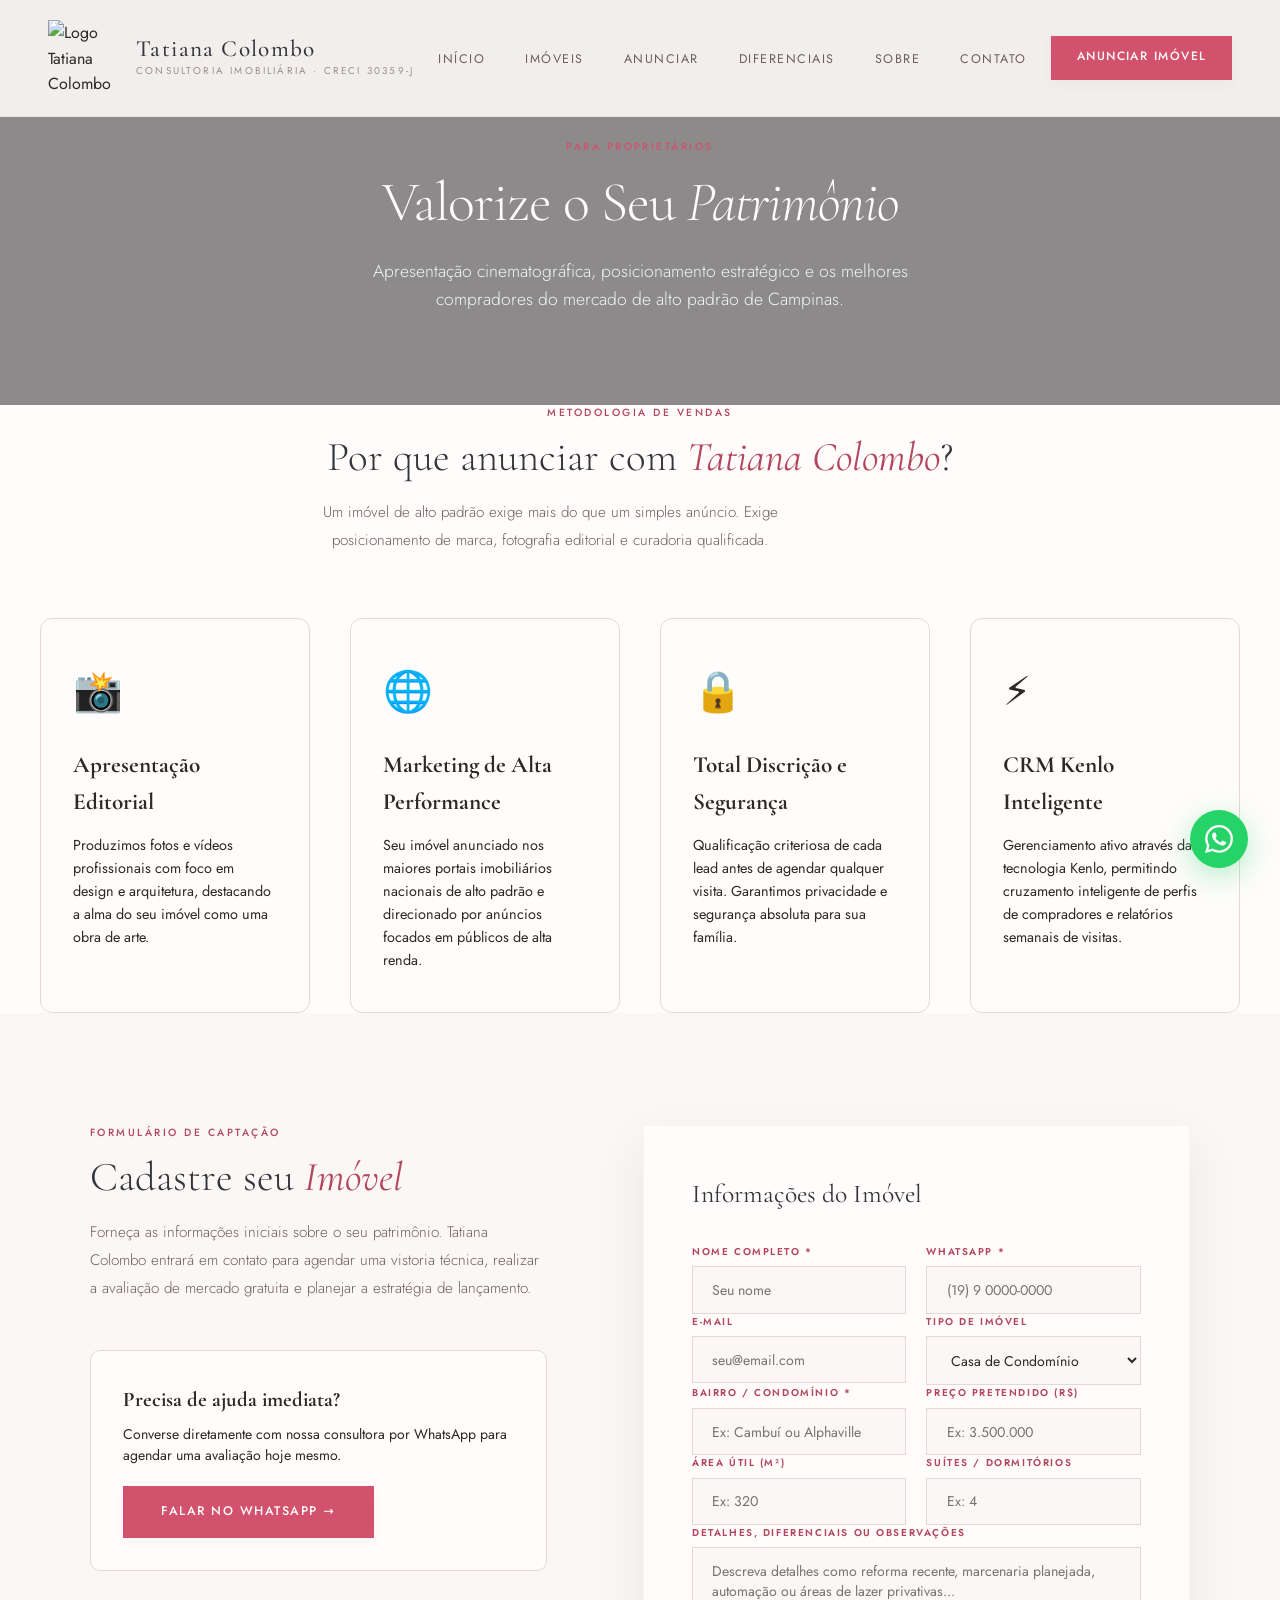
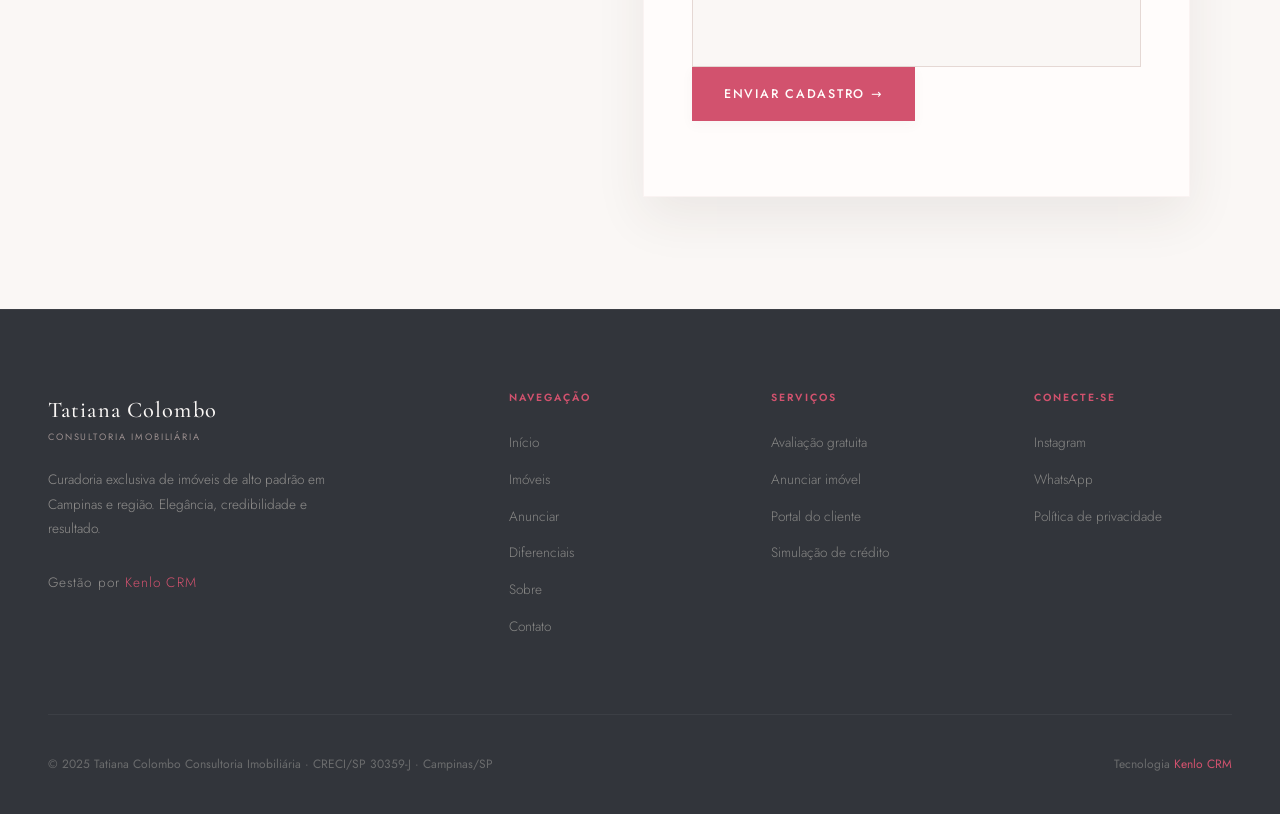
==== anuncie.html @ 508caff3 "feat: initial commit" ====
<!DOCTYPE html>
<html lang="pt-BR">
<head>
  <meta charset="UTF-8" />
  <meta name="viewport" content="width=device-width, initial-scale=1.0" />

  <!-- SEO Primary -->
  <title>Anuncie Seu Imóvel de Alto Padrão | Tatiana Colombo</title>
  <meta name="description" content="Venda ou alugue seu imóvel de alto padrão em Campinas com a maior visibilidade e curadoria especializada do mercado de alto padrão." />
  <meta name="author" content="Tatiana Colombo Consultoria Imobiliária" />
  <meta name="robots" content="index, follow" />
  <link rel="canonical" href="https://www.tatianacolomboimoveis.com.br/anuncie.html" />

  <!-- Fonts -->
  <link rel="preconnect" href="https://fonts.googleapis.com" />
  <link rel="preconnect" href="https://fonts.gstatic.com" crossorigin />
  <link rel="stylesheet" href="https://fonts.googleapis.com/css2?family=Cormorant+Garamond:ital,wght@0,300;0,400;0,500;0,600;1,300;1,400;1,500&family=Jost:wght@300;400;500&display=swap" />

  <!-- Global Styles -->
  <link rel="stylesheet" href="style.css" />
</head>
<body>

<!-- Skip navigation (acessibilidade) -->
<a class="skip-link" href="#main-content">Ir para o conteúdo principal</a>

<!-- ===== NAV ===== -->
<header role="banner">
  <nav class="nav scrolled" id="nav" aria-label="Navegação principal">
    <a class="nav-brand" href="index.html" aria-label="Tatiana Colombo – página inicial">
      <img
        src="https://tatianacolombo.lovable.app/assets/logo-mark-Dzl1CmP3.png"
        alt="Logo Tatiana Colombo Consultoria Imobiliária"
        width="76" height="76"
        loading="eager"
      />
      <div class="nav-brand-text">
        <span class="nav-brand-name">Tatiana Colombo</span>
        <span class="nav-brand-sub">Consultoria Imobiliária · CRECI 30359-J</span>
      </div>
    </a>

    <ul class="nav-links" id="nav-links" role="list">
      <li><a href="index.html">Início</a></li>
      <li><a href="imoveis.html">Imóveis</a></li>
      <li><a href="anuncie.html" class="active">Anunciar</a></li>
      <li><a href="index.html#diferenciais">Diferenciais</a></li>
      <li><a href="index.html#sobre">Sobre</a></li>
      <li><a href="index.html#contato">Contato</a></li>
    </ul>

    <a class="nav-cta" href="#anunciar-form-section">Anunciar Imóvel</a>

    <button
      class="nav-toggle"
      id="nav-toggle"
      aria-expanded="false"
      aria-controls="nav-links"
      aria-label="Abrir menu de navegação"
    >
      <svg viewBox="0 0 24 24" aria-hidden="true" focusable="false">
        <path d="M3 18h18v-2H3v2zm0-5h18v-2H3v2zm0-7v2h18V6H3z" fill="currentColor"/>
      </svg>
    </button>
  </nav>
</header>

<main id="main-content">
  <!-- PAGE HEADER -->
  <section class="page-header" aria-labelledby="page-title" style="background-image: linear-gradient(rgba(0, 0, 0, 0.45), rgba(0, 0, 0, 0.45)), url('https://images.unsplash.com/photo-1600607687939-ce8a6c25118c?w=1920&q=80');">
    <div class="page-header-content reveal">
      <span class="section-tag" style="color:var(--rose);">Para Proprietários</span>
      <h1 class="page-title" id="page-title">Valorize o Seu <em>Patrimônio</em></h1>
      <p class="page-subtitle">Apresentação cinematográfica, posicionamento estratégico e os melhores compradores do mercado de alto padrão de Campinas.</p>
    </div>
  </section>

  <!-- MARKETING DIFFERENTIALS -->
  <section class="section differentials-owner" aria-labelledby="owner-diff-title">
    <div class="section-inner">
      <div style="text-align:center; max-width:700px; margin:0 auto 4rem auto;" class="reveal">
        <span class="section-tag">Metodologia de Vendas</span>
        <h2 class="section-title" id="owner-diff-title">Por que anunciar com <em>Tatiana Colombo</em>?</h2>
        <p class="section-desc">Um imóvel de alto padrão exige mais do que um simples anúncio. Exige posicionamento de marca, fotografia editorial e curadoria qualificada.</p>
      </div>

      <div class="owner-benefits-grid" role="list">
        <div class="benefit-item reveal" role="listitem">
          <div class="benefit-icon" aria-hidden="true">📸</div>
          <h3>Apresentação Editorial</h3>
          <p>Produzimos fotos e vídeos profissionais com foco em design e arquitetura, destacando a alma do seu imóvel como uma obra de arte.</p>
        </div>
        <div class="benefit-item reveal reveal-delay-1" role="listitem">
          <div class="benefit-icon" aria-hidden="true">🌐</div>
          <h3>Marketing de Alta Performance</h3>
          <p>Seu imóvel anunciado nos maiores portais imobiliários nacionais de alto padrão e direcionado por anúncios focados em públicos de alta renda.</p>
        </div>
        <div class="benefit-item reveal reveal-delay-2" role="listitem">
          <div class="benefit-icon" aria-hidden="true">🔒</div>
          <h3>Total Discrição e Segurança</h3>
          <p>Qualificação criteriosa de cada lead antes de agendar qualquer visita. Garantimos privacidade e segurança absoluta para sua família.</p>
        </div>
        <div class="benefit-item reveal reveal-delay-3" role="listitem">
          <div class="benefit-icon" aria-hidden="true">⚡</div>
          <h3>CRM Kenlo Inteligente</h3>
          <p>Gerenciamento ativo através da tecnologia Kenlo, permitindo cruzamento inteligente de perfis de compradores e relatórios semanais de visitas.</p>
        </div>
      </div>
    </div>
  </section>

  <!-- INTAKE FORM SECTION -->
  <section id="anunciar-form-section" class="contato" aria-labelledby="form-section-title" style="background-color: var(--cream);">
    <div class="contato-inner">
      <div class="contato-info reveal">
        <span class="section-tag">Formulário de Captação</span>
        <h2 class="section-title" id="form-section-title">Cadastre seu <em>Imóvel</em></h2>
        <p class="section-desc">
          Forneça as informações iniciais sobre o seu patrimônio. Tatiana Colombo entrará em contato para agendar uma vistoria técnica, realizar a avaliação de mercado gratuita e planejar a estratégia de lançamento.
        </p>
        <div class="owner-cta-box">
          <h4>Precisa de ajuda imediata?</h4>
          <p>Converse diretamente com nossa consultora por WhatsApp para agendar uma avaliação hoje mesmo.</p>
          <a class="btn-primary" href="https://api.whatsapp.com/send?phone=5519974139848&text=Olá+Tatiana!+Gostaria+de+agendar+a+avaliação+do+meu+imóvel+para+anunciar." target="_blank" rel="noopener noreferrer">Falar no WhatsApp →</a>
        </div>
      </div>

      <div class="contato-form reveal reveal-delay-1" role="region" aria-label="Formulário de captação de imóveis">
        <p class="form-title">Informações do Imóvel</p>
        <form
          id="contact-form"
          novalidate
          aria-label="Formulário para cadastrar imóvel para venda ou locação"
        >
          <div class="form-row">
            <div class="form-group">
              <label for="nome">Nome completo <span aria-label="campo obrigatório">*</span></label>
              <input type="text" id="nome" name="nome" placeholder="Seu nome" required autocomplete="name" />
            </div>
            <div class="form-group">
              <label for="telefone">WhatsApp <span aria-label="campo obrigatório">*</span></label>
              <input type="tel" id="telefone" name="telefone" placeholder="(19) 9 0000-0000" required autocomplete="tel" />
            </div>
          </div>
          <div class="form-row">
            <div class="form-group">
              <label for="email">E-mail</label>
              <input type="email" id="email" name="email" placeholder="seu@email.com" autocomplete="email" />
            </div>
            <div class="form-group">
              <label for="tipo">Tipo de Imóvel</label>
              <select id="tipo" name="tipo">
                <option value="casa">Casa de Condomínio</option>
                <option value="apartamento">Apartamento</option>
                <option value="cobertura">Cobertura</option>
                <option value="outros">Outro</option>
              </select>
            </div>
          </div>
          <div class="form-row">
            <div class="form-group">
              <label for="localizacao">Bairro / Condomínio <span aria-label="campo obrigatório">*</span></label>
              <input type="text" id="localizacao" name="localizacao" placeholder="Ex: Cambuí ou Alphaville" required />
            </div>
            <div class="form-group">
              <label for="preco">Preço Pretendido (R$)</label>
              <input type="text" id="preco" name="preco" placeholder="Ex: 3.500.000" />
            </div>
          </div>
          <div class="form-row">
            <div class="form-group">
              <label for="area">Área Útil (m²)</label>
              <input type="number" id="area" name="area" placeholder="Ex: 320" min="1" />
            </div>
            <div class="form-group">
              <label for="dormitorios">Suítes / Dormitórios</label>
              <input type="number" id="dormitorios" name="dormitorios" placeholder="Ex: 4" min="0" />
            </div>
          </div>
          <div class="form-group">
            <label for="mensagem">Detalhes, diferenciais ou observações</label>
            <textarea
              id="mensagem" name="mensagem"
              placeholder="Descreva detalhes como reforma recente, marcenaria planejada, automação ou áreas de lazer privativas..."
              rows="4"
            ></textarea>
          </div>
          <button type="submit" class="form-submit">Enviar Cadastro →</button>
          <p id="form-feedback" role="status" aria-live="polite" style="font-size:0.82rem;color:var(--rose-dark);margin-top:0.5rem;min-height:1.2rem;"></p>
        </form>
      </div>
    </div>
  </section>
</main>

<!-- ===== FOOTER ===== -->
<footer role="contentinfo">
  <div class="footer-grid">
    <div class="footer-brand-block">
      <p class="fl">Tatiana Colombo</p>
      <span class="fsub">Consultoria Imobiliária</span>
      <p>Curadoria exclusiva de imóveis de alto padrão em Campinas e região. Elegância, credibilidade e resultado.</p>
      <p class="footer-powered">
        Gestão por <a href="https://kenlo.com.br" rel="noopener noreferrer" target="_blank">Kenlo CRM</a>
      </p>
    </div>
    <nav class="footer-col" aria-label="Navegação do rodapé">
      <h2 class="h4">Navegação</h2>
      <ul role="list">
        <li><a href="index.html">Início</a></li>
        <li><a href="imoveis.html">Imóveis</a></li>
        <li><a href="anuncie.html">Anunciar</a></li>
        <li><a href="index.html#diferenciais">Diferenciais</a></li>
        <li><a href="index.html#sobre">Sobre</a></li>
        <li><a href="index.html#contato">Contato</a></li>
      </ul>
    </nav>
    <div class="footer-col">
      <h2 class="h4">Serviços</h2>
      <ul role="list">
        <li><a href="index.html#contato">Avaliação gratuita</a></li>
        <li><a href="anuncie.html">Anunciar imóvel</a></li>
        <li><a href="index.html#contato">Portal do cliente</a></li>
        <li><a href="index.html#contato">Simulação de crédito</a></li>
      </ul>
    </div>
    <div class="footer-col">
      <h2 class="h4">Conecte-se</h2>
      <ul role="list">
        <li><a href="https://instagram.com/tatianacolomboconsultoria" rel="noopener noreferrer" target="_blank">Instagram</a></li>
        <li><a href="https://api.whatsapp.com/send?phone=5519974139848" rel="noopener noreferrer" target="_blank">WhatsApp</a></li>
        <li><a href="index.html#contato">Política de privacidade</a></li>
      </ul>
    </div>
  </div>
  <div class="footer-bottom">
    <p>© 2025 Tatiana Colombo Consultoria Imobiliária · CRECI/SP 30359-J · Campinas/SP</p>
    <p>Tecnologia <a href="https://kenlo.com.br" rel="noopener noreferrer" target="_blank" style="color:var(--rose);">Kenlo CRM</a></p>
  </div>
</footer>

<!-- WhatsApp Concierge Widget -->
<div class="concierge-wrapper">
  <!-- Window Card -->
  <div class="concierge-card" id="concierge-card" role="dialog" aria-label="WhatsApp Concierge" aria-hidden="true">
    <div class="concierge-header">
      <div class="concierge-profile">
        <div class="concierge-avatar-wrap">
          <img
            src="https://tatianacolombo.lovable.app/assets/tatiana-portrait-DuNYqgUE.jpeg"
            alt="Tatiana Colombo"
            width="44" height="44"
          />
          <span class="online-badge" aria-label="Online"></span>
        </div>
        <div class="concierge-info">
          <p class="concierge-name">Tatiana Colombo</p>
          <p class="concierge-status">Online · Consultora Boutique</p>
        </div>
      </div>
      <button class="concierge-close" id="concierge-close" aria-label="Fechar janela">×</button>
    </div>
    <div class="concierge-body">
      <p class="concierge-msg">Olá! Seja bem-vindo à nossa curadoria. Como posso ajudar na sua jornada hoje?</p>
      <div class="concierge-options">
        <button class="concierge-opt" data-msg="Olá Tatiana! Gostaria de agendar uma visita a um dos seus imóveis.">
          📅 Agendar Visita Privada
        </button>
        <button class="concierge-opt" data-msg="Olá Tatiana! Tenho interesse em avaliar e anunciar o meu imóvel com você.">
          💎 Quero Anunciar meu Imóvel
        </button>
        <button class="concierge-opt" data-msg="Olá Tatiana! Gostaria de tirar algumas dúvidas gerais sobre o mercado de alto padrão.">
          💬 Falar com a Consultora
        </button>
      </div>
    </div>
  </div>

  <!-- Float Trigger Button -->
  <button
    class="whatsapp-float-trigger"
    id="whatsapp-float-trigger"
    aria-expanded="false"
    aria-controls="concierge-card"
    aria-label="Abrir WhatsApp Concierge"
  >
    <svg viewBox="0 0 24 24" aria-hidden="true" focusable="false">
      <path d="M17.472 14.382c-.297-.149-1.758-.867-2.03-.967-.273-.099-.471-.148-.67.15-.197.297-.767.966-.94 1.164-.173.199-.347.223-.644.075-.297-.15-1.255-.463-2.39-1.475-.883-.788-1.48-1.761-1.653-2.059-.173-.297-.018-.458.13-.606.134-.133.298-.347.446-.52.149-.174.198-.298.298-.497.099-.198.05-.371-.025-.52-.075-.149-.669-1.612-.916-2.207-.242-.579-.487-.5-.669-.51a12.8 12.8 0 0 0-.57-.01c-.198 0-.52.074-.792.372-.272.297-1.04 1.016-1.04 2.479 0 1.462 1.065 2.875 1.213 3.074.149.198 2.096 3.2 5.077 4.487.709.306 1.262.489 1.694.625.712.227 1.36.195 1.871.118.571-.085 1.758-.719 2.006-1.413.248-.694.248-1.289.173-1.413-.074-.124-.272-.198-.57-.347m-5.421 7.403h-.004a9.87 9.87 0 0 1-5.031-1.378l-.361-.214-3.741.982.998-3.648-.235-.374a9.86 9.86 0 0 1-1.51-5.26c.001-5.45 4.436-9.884 9.888-9.884 2.64 0 5.122 1.03 6.988 2.898a9.825 9.825 0 0 1 2.893 6.994c-.003 5.45-4.437 9.884-9.885 9.884m8.413-18.297A11.815 11.815 0 0 0 12.05 0C5.495 0 .16 5.335.157 11.892c0 2.096.547 4.142 1.588 5.945L.057 24l6.305-1.654a11.882 11.882 0 0 0 5.683 1.448h.005c6.554 0 11.89-5.335 11.893-11.893a11.821 11.821 0 0 0-3.48-8.413z"/>
    </svg>
  </button>
</div>

<!-- Scripts -->
<script src="imoveis-data.js"></script>
<script src="script.js" defer></script>
</body>
</html>
---- style.css ----
/* ==========================================================================
   TATIANA COLOMBO CONSULTORIA IMOBILIÁRIA - SISTEMA DE DESIGN PREMIUM
   ========================================================================== */

/* ===== RESET & BASE ===== */
*, *::before, *::after { 
  box-sizing: border-box; 
  margin: 0; 
  padding: 0; 
}

:root {
  /* ── Cores extraídas da logo TC ── */
  --brand-pink:        #D2526E;   /* rosa principal da logo */
  --brand-pink-dark:   #B3465D;   /* hover / escuro */
  --brand-pink-deep:   #8C3348;   /* deep / links */
  --brand-pink-pale:   #F5D5DC;   /* fundo suave rosa */

  --brand-slate:       #484C55;   /* círculo da logo */
  --brand-slate-dark:  #32353B;   /* mais escuro / footer */
  --brand-slate-light: #5B5F69;   /* mais claro */

  /* ── Aliases semânticos ── */
  --rose:       var(--brand-pink);
  --rose-dark:  var(--brand-pink-dark);
  --rose-deep:  var(--brand-pink-deep);
  --charcoal:   var(--brand-slate-dark);

  /* ── Neutros ── */
  --cream:      #FAF7F5;
  --cream2:     #F2EBE8;
  --cream3:     #E5D8D4;
  --taupe:      #9A8E8E;
  --text:       #2E2828;
  --text2:      #6E5E5E;
  --text3:      #B0A0A0;
  --white:      #FFFCFB;

  /* ── Efeitos & Transições Premium ── */
  --shadow-sm: 0 4px 12px rgba(72, 76, 85, 0.04);
  --shadow-md: 0 10px 30px rgba(72, 76, 85, 0.08);
  --shadow-lg: 0 20px 48px rgba(58, 48, 40, 0.08);
  --shadow-premium: 0 30px 60px rgba(58, 48, 40, 0.14);
  --transition-smooth: all 0.5s cubic-bezier(0.16, 1, 0.3, 1);
  --transition-fast: all 0.25s ease;
}

html {
  scroll-behavior: smooth;
  font-size: 16px;
  -webkit-text-size-adjust: 100%;
}

body {
  font-family: 'Jost', system-ui, -apple-system, sans-serif;
  background: var(--white);
  color: var(--text);
  line-height: 1.6;
  overflow-x: hidden;
  -webkit-font-smoothing: antialiased;
}

img {
  max-width: 100%;
  height: auto;
  display: block;
}

a { 
  color: inherit; 
  text-decoration: none; 
  transition: var(--transition-fast);
}

ul { list-style: none; }
button, input, select, textarea { font-family: inherit; }

/* ===== SKIP LINK (acessibilidade) ===== */
.skip-link {
  position: absolute;
  top: -9999px; left: -9999px;
  background: var(--rose);
  color: var(--white);
  padding: 0.75rem 1.5rem;
  font-size: 0.85rem;
  font-weight: 500;
  z-index: 9999;
  border-radius: 0 0 4px 4px;
  transition: var(--transition-fast);
}
.skip-link:focus { top: 0; left: 50%; transform: translateX(-50%); }

/* ===== NAVIGATION ===== */
.nav {
  position: fixed; top: 0; left: 0; right: 0;
  z-index: 100;
  padding: 1.25rem 3rem;
  display: flex; justify-content: space-between; align-items: center;
  background: rgba(250, 247, 245, 0.92);
  backdrop-filter: blur(20px);
  -webkit-backdrop-filter: blur(20px);
  border-bottom: 1px solid rgba(201, 168, 154, 0.15);
  transition: var(--transition-smooth);
}
.nav.scrolled { 
  padding: 0.9rem 3rem;
  background: rgba(250, 247, 245, 0.96);
  box-shadow: var(--shadow-md); 
}

.nav-brand { display: flex; align-items: center; gap: 12px; }
.nav-brand img {
  width: 76px;
  height: 76px;
  object-fit: contain;
  transition: transform 0.6s cubic-bezier(0.16, 1, 0.3, 1);
}
.nav-brand:hover img {
  transform: rotate(360deg);
}
.nav-brand-name {
  font-family: 'Cormorant Garamond', Georgia, serif;
  font-size: 1.45rem; font-weight: 500;
  color: var(--charcoal); letter-spacing: 0.06em;
  line-height: 1.1;
}
.nav-brand-sub {
  font-size: 0.62rem; font-weight: 400;
  letter-spacing: 0.22em; text-transform: uppercase;
  color: var(--taupe); display: block;
}

.nav-links {
  display: flex; gap: 2.5rem;
}
.nav-links a {
  font-size: 0.78rem; letter-spacing: 0.12em;
  text-transform: uppercase; color: var(--text2);
  padding: 0.4rem 0;
  position: relative;
}
.nav-links a::after {
  content: '';
  position: absolute; bottom: 0; left: 0; right: 0;
  height: 1px; background: var(--rose);
  transform: scaleX(0); 
  transform-origin: right;
  transition: transform 0.4s cubic-bezier(0.16, 1, 0.3, 1);
}
.nav-links a:hover { 
  color: var(--rose-dark); 
}
.nav-links a:hover::after { 
  transform: scaleX(1); 
  transform-origin: left;
}

.nav-cta {
  display: inline-block;
  background: var(--rose); color: var(--white);
  padding: 0.7rem 1.6rem;
  font-size: 0.75rem; font-weight: 500;
  letter-spacing: 0.12em; text-transform: uppercase;
  border: none; cursor: pointer;
  min-height: 44px;
  box-shadow: var(--shadow-sm);
  transition: var(--transition-smooth);
}
.nav-cta:hover, .nav-cta:focus { 
  background: var(--rose-dark); 
  transform: translateY(-2px);
  box-shadow: var(--shadow-md);
}

/* Hamburger */
.nav-toggle {
  display: none;
  background: none; border: none; cursor: pointer;
  padding: 8px; color: var(--charcoal);
  min-height: 44px; min-width: 44px;
  align-items: center; justify-content: center;
  transition: var(--transition-fast);
}
.nav-toggle svg { width: 24px; height: 24px; }
.nav-toggle:hover { color: var(--rose); }

/* ===== HERO ===== */
.hero {
  min-height: 100vh;
  position: relative;
  display: flex; align-items: flex-end;
  padding-top: 80px;
  overflow: hidden;
}
.hero-bg {
  position: absolute; inset: 0;
  width: 100%; height: 100%;
  object-fit: cover;
  z-index: 0;
  transform: scale(1.05);
  transition: transform 10s cubic-bezier(0.16, 1, 0.3, 1);
}
.hero:hover .hero-bg {
  transform: scale(1.01);
}
.hero-overlay {
  position: absolute; inset: 0; z-index: 1;
  background: linear-gradient(
    to bottom,
    rgba(50,53,59,0.30) 0%,
    rgba(50,53,59,0.25) 45%,
    rgba(50,53,59,0.78) 100%
  );
}
.hero-content {
  position: relative; z-index: 2;
  padding: 0 3rem 6rem;
  max-width: 720px;
}
.hero-kicker {
  display: inline-flex; align-items: center; gap: 12px;
  font-size: 0.68rem; letter-spacing: 0.28em;
  text-transform: uppercase; color: var(--rose-pale);
  margin-bottom: 1.5rem;
}
.hero-kicker::before { 
  content: ''; 
  width: 32px; 
  height: 1px; 
  background: var(--rose); 
}

.hero-title {
  font-family: 'Cormorant Garamond', Georgia, serif;
  font-size: clamp(3.2rem, 6vw, 5.8rem);
  font-weight: 300; line-height: 1.05;
  color: var(--white);
  margin-bottom: 1.5rem;
  letter-spacing: -0.01em;
}
.hero-title em { 
  font-style: italic; 
  color: var(--rose-pale); 
  font-weight: 400;
}

.hero-desc {
  font-size: 1.05rem; font-weight: 300;
  color: rgba(255,252,248,0.85);
  max-width: 500px; line-height: 1.85;
  margin-bottom: 2.8rem;
}

.hero-btns {
  display: flex; gap: 1.25rem; flex-wrap: wrap;
}
.btn-primary {
  display: inline-block;
  background: var(--rose); color: var(--white);
  padding: 1rem 2.4rem;
  font-size: 0.78rem; font-weight: 500;
  letter-spacing: 0.12em; text-transform: uppercase;
  border: none; cursor: pointer;
  min-height: 44px;
  box-shadow: var(--shadow-sm);
  transition: var(--transition-smooth);
}
.btn-primary:hover, .btn-primary:focus { 
  background: var(--rose-dark); 
  transform: translateY(-2px);
  box-shadow: var(--shadow-md);
}

.btn-outline {
  display: inline-block;
  background: transparent; color: var(--white);
  padding: 1rem 2.4rem;
  font-size: 0.78rem; font-weight: 400;
  letter-spacing: 0.12em; text-transform: uppercase;
  border: 1px solid rgba(255,252,248,0.4);
  cursor: pointer;
  min-height: 44px;
  transition: var(--transition-smooth);
}
.btn-outline:hover, .btn-outline:focus {
  background: var(--white); 
  color: var(--charcoal);
  border-color: var(--white);
  transform: translateY(-2px);
  box-shadow: var(--shadow-md);
}

.hero-badge {
  position: absolute; bottom: 3rem; right: 3rem; z-index: 2;
  background: rgba(250, 247, 245, 0.90);
  backdrop-filter: blur(12px);
  padding: 1.2rem 1.8rem;
  border-left: 3px solid var(--rose);
  text-align: right;
  box-shadow: var(--shadow-md);
}
.hero-badge-label { font-size: 0.62rem; letter-spacing: 0.2em; text-transform: uppercase; color: var(--taupe); }
.hero-badge-value {
  font-family: 'Cormorant Garamond', serif;
  font-size: 1.1rem; font-weight: 500; color: var(--charcoal);
  display: block; margin-top: 2px;
}

/* ===== SEARCH BAR ===== */
.search-section { 
  background: var(--brand-slate-dark); 
  padding: 2.5rem 3rem; 
  box-shadow: inset 0 10px 30px rgba(0,0,0,0.15);
}
.search-inner {
  max-width: 1100px; margin: 0 auto;
  display: grid; grid-template-columns: 1fr 1fr 1.5fr auto;
  gap: 1.25rem; align-items: end;
}
.search-group label {
  display: block;
  font-size: 0.62rem; letter-spacing: 0.2em;
  text-transform: uppercase; color: var(--rose-pale);
  margin-bottom: 0.5rem;
}
.search-group select,
.search-group input {
  width: 100%;
  background: rgba(255, 255, 255, 0.06);
  border: 1px solid rgba(255, 255, 255, 0.12);
  color: var(--cream);
  padding: 0.8rem 1.2rem;
  font-size: 0.88rem;
  appearance: none; -webkit-appearance: none;
  outline: none;
  transition: var(--transition-fast);
  min-height: 44px;
}
.search-group select option { background: var(--charcoal); }
.search-group select:focus,
.search-group input:focus { 
  border-color: var(--rose); 
  background: rgba(255, 255, 255, 0.1);
  box-shadow: 0 0 0 3px rgba(210, 82, 110, 0.25);
}
.search-group input::placeholder { color: rgba(255,255,255,0.35); }
.search-btn {
  background: var(--rose); color: var(--white);
  padding: 0.8rem 2.2rem;
  font-size: 0.78rem; font-weight: 500;
  letter-spacing: 0.12em; text-transform: uppercase;
  border: none; cursor: pointer;
  transition: var(--transition-smooth);
  white-space: nowrap;
  min-height: 44px;
  box-shadow: var(--shadow-sm);
}
.search-btn:hover, .search-btn:focus { 
  background: var(--rose-dark); 
  transform: translateY(-1px);
  box-shadow: var(--shadow-md);
}

/* ===== SECTIONS SHARED ===== */
.section { padding: 7rem 3rem; }
.section-inner { max-width: 1200px; margin: 0 auto; }

.section-tag {
  font-size: 0.65rem; letter-spacing: 0.24em;
  text-transform: uppercase; color: var(--rose-dark);
  display: block; margin-bottom: 0.8rem;
  font-weight: 500;
}
.section-title {
  font-family: 'Cormorant Garamond', Georgia, serif;
  font-size: clamp(2rem, 3.2vw, 3.2rem);
  font-weight: 300; color: var(--charcoal);
  line-height: 1.15;
}
.section-title em { font-style: italic; color: var(--rose-dark); font-weight: 400; }
.section-desc {
  color: var(--text2); font-size: 0.95rem;
  max-width: 520px; margin-top: 1rem;
  line-height: 1.85; font-weight: 300;
}

/* ===== IMÓVEIS ===== */
.imoveis { background: var(--cream); }
.imoveis-header {
  display: flex; justify-content: space-between;
  align-items: flex-end; margin-bottom: 4.5rem;
}
.btn-outline-dark {
  display: inline-block;
  background: transparent; color: var(--charcoal);
  padding: 0.8rem 2rem;
  font-size: 0.75rem; font-weight: 400;
  letter-spacing: 0.12em; text-transform: uppercase;
  border: 1px solid var(--rose);
  transition: var(--transition-smooth); 
  cursor: pointer;
  white-space: nowrap;
  min-height: 44px;
}
.btn-outline-dark:hover, .btn-outline-dark:focus {
  background: var(--rose); color: var(--white);
  transform: translateY(-2px);
  box-shadow: var(--shadow-md);
}

.imoveis-grid {
  display: grid;
  grid-template-columns: repeat(3, 1fr);
  gap: 2rem;
}
.imovel-card {
  background: var(--white);
  overflow: hidden;
  box-shadow: var(--shadow-sm);
  transition: var(--transition-smooth);
  border: 1px solid rgba(201, 168, 154, 0.1);
  display: flex;
  flex-direction: column;
}
.imovel-card:hover { 
  transform: translateY(-8px); 
  box-shadow: var(--shadow-premium);
  border-color: rgba(210, 82, 110, 0.2);
}
.imovel-card:focus-within { 
  outline: 2px solid var(--rose); 
  transform: translateY(-8px);
}

.imovel-img-wrap { 
  position: relative; 
  overflow: hidden; 
  background: #32353b;
  width: 100%;
}
.imovel-gallery-slider {
  width: 100%;
  overflow: hidden;
}
.imovel-gallery-track {
  display: flex;
  width: 100%;
  transition: transform 0.6s cubic-bezier(0.16, 1, 0.3, 1);
  will-change: transform;
}
.imovel-gallery-track .imovel-img {
  width: 100%;
  flex-shrink: 0;
  height: 260px;
  object-fit: cover;
  display: block;
  transition: transform 0.8s cubic-bezier(0.16, 1, 0.3, 1), opacity 0.3s;
}
.imovel-card:hover .imovel-gallery-track .imovel-img { 
  transform: scale(1.04); 
}
.imovel-slider-btn {
  position: absolute;
  top: 50%;
  transform: translateY(-50%);
  width: 36px;
  height: 36px;
  border-radius: 50%;
  background: rgba(250, 247, 245, 0.85);
  backdrop-filter: blur(8px);
  -webkit-backdrop-filter: blur(8px);
  border: 1px solid rgba(201, 168, 154, 0.2);
  color: var(--charcoal);
  display: flex;
  align-items: center;
  justify-content: center;
  cursor: pointer;
  z-index: 10;
  opacity: 0;
  transition: var(--transition-fast);
  padding: 0;
}
.imovel-slider-btn svg {
  width: 20px;
  height: 20px;
}
.imovel-slider-btn.prev { left: 12px; }
.imovel-slider-btn.next { right: 12px; }
.imovel-img-wrap:hover .imovel-slider-btn {
  opacity: 1;
}
.imovel-slider-btn:hover, .imovel-slider-btn:focus {
  background: var(--white);
  color: var(--rose);
  box-shadow: var(--shadow-md);
  outline: none;
}
.imovel-slider-dots {
  position: absolute;
  bottom: 12px;
  left: 50%;
  transform: translateX(-50%);
  display: flex;
  gap: 6px;
  z-index: 10;
}
.imovel-slider-dots .dot {
  width: 6px;
  height: 6px;
  border-radius: 50%;
  background: rgba(255, 255, 255, 0.4);
  transition: var(--transition-fast);
  cursor: pointer;
}
.imovel-slider-dots .dot.active {
  background: var(--white);
  width: 14px;
  border-radius: 3px;
}

.imovel-tag {
  position: absolute; top: 16px; left: 16px;
  background: var(--rose); color: var(--white);
  font-size: 0.6rem; font-weight: 500;
  letter-spacing: 0.14em; text-transform: uppercase;
  padding: 5px 14px;
  box-shadow: var(--shadow-sm);
  z-index: 5;
}

.imovel-body { 
  padding: 1.6rem 1.8rem 2rem; 
  flex-grow: 1;
  display: flex;
  flex-direction: column;
}
.imovel-tipo {
  font-size: 0.65rem; letter-spacing: 0.18em;
  text-transform: uppercase; color: var(--rose-dark);
  margin-bottom: 0.4rem;
  font-weight: 500;
}
.imovel-nome {
  font-family: 'Cormorant Garamond', serif;
  font-size: 1.35rem; font-weight: 500;
  color: var(--charcoal); margin-bottom: 0.4rem;
  line-height: 1.25;
  transition: color 0.3s;
}
.imovel-card:hover .imovel-nome {
  color: var(--rose-dark);
}
.imovel-loc { font-size: 0.82rem; color: var(--text2); margin-bottom: 1.2rem; }
.imovel-sep { height: 1px; background: var(--cream3); margin: 1.2rem 0; }
.imovel-features {
  display: flex; gap: 1.4rem;
  font-size: 0.78rem; color: var(--text2);
  margin-bottom: 1.4rem;
  flex-wrap: wrap;
}
.imovel-preco {
  font-family: 'Cormorant Garamond', serif;
  font-size: 1.6rem; font-weight: 500; color: var(--rose-dark);
  margin-top: auto;
}
.imovel-preco small {
  font-family: 'Jost', sans-serif;
  font-size: 0.72rem; color: var(--text3); font-weight: 300;
}
.imovel-link {
  display: inline-block; margin-top: 1.2rem;
  font-size: 0.72rem; letter-spacing: 0.14em;
  text-transform: uppercase; color: var(--rose-dark);
  border-bottom: 1px solid rgba(210, 82, 110, 0.4);
  padding-bottom: 3px; 
  transition: var(--transition-fast);
  width: max-content;
}
.imovel-link:hover { 
  color: var(--rose-deep); 
  border-bottom-color: var(--rose-deep);
  padding-left: 4px;
}

/* ===== MARQUEE / BANNER ===== */
.marquee-section { 
  background: var(--rose); 
  padding: 1.4rem 0; 
  overflow: hidden; 
  box-shadow: 0 10px 30px rgba(210, 82, 110, 0.2);
}
.marquee-track {
  display: flex; gap: 3.5rem;
  animation: marquee 24s linear infinite;
  width: max-content;
}
.marquee-track:hover { animation-play-state: paused; }
@keyframes marquee {
  from { transform: translateX(0); }
  to   { transform: translateX(-50%); }
}
.marquee-item {
  font-family: 'Cormorant Garamond', serif;
  font-size: 1.1rem; font-style: italic; font-weight: 400;
  color: var(--white); letter-spacing: 0.05em;
  white-space: nowrap;
}
.marquee-dot { color: rgba(255,252,248,0.5); }

/* ===== DIFERENCIAIS ===== */
.diferenciais { background: var(--white); }
.dif-inner {
  display: grid; grid-template-columns: 1fr 1fr;
  gap: 5rem; align-items: center;
}
.dif-grid {
  display: grid; grid-template-columns: 1fr 1fr;
  gap: 1.5rem; margin-top: 3rem;
}
.dif-item { 
  padding: 1.8rem; 
  border: 1px solid var(--cream3); 
  transition: var(--transition-smooth); 
}
.dif-item:hover { 
  border-color: var(--rose); 
  box-shadow: var(--shadow-md);
  transform: translateY(-4px);
}
.dif-icon { font-size: 1.6rem; margin-bottom: 1rem; display: block; }
.dif-title {
  font-family: 'Cormorant Garamond', serif;
  font-size: 1.15rem; font-weight: 500;
  color: var(--charcoal); margin-bottom: 0.5rem;
}
.dif-desc { font-size: 0.82rem; color: var(--text2); line-height: 1.75; font-weight: 300; }

.dif-right { position: relative; }
.dif-portrait {
  width: 100%; height: 540px;
  object-fit: cover; object-position: top;
  display: block;
  box-shadow: var(--shadow-lg);
  border: 1px solid rgba(201, 168, 154, 0.15);
}
.dif-portrait-placeholder {
  width: 100%; height: 540px;
  background: linear-gradient(160deg, #d8ccbc, #c8b0a0, #b89880);
  display: flex; align-items: center; justify-content: center;
  font-size: 4rem; color: rgba(122,74,58,0.4);
  box-shadow: var(--shadow-lg);
}
.dif-badge-box {
  position: absolute; bottom: -1.5rem; left: -1.5rem;
  background: var(--rose); color: var(--white);
  padding: 1.6rem 2.2rem;
  box-shadow: var(--shadow-md);
  transition: transform 0.4s cubic-bezier(0.16, 1, 0.3, 1);
}
.dif-badge-box:hover {
  transform: scale(1.05) translateY(-3px);
}
.dif-badge-num {
  font-family: 'Cormorant Garamond', serif;
  font-size: 2.8rem; font-weight: 500;
  display: block; line-height: 1;
}
.dif-badge-label {
  font-size: 0.65rem; letter-spacing: 0.14em;
  text-transform: uppercase; opacity: 0.9;
  margin-top: 6px; display: block;
}

/* ===== SOBRE / STATS ===== */
.sobre { 
  background: var(--charcoal); 
  padding: 7rem 3rem; 
  position: relative;
  overflow: hidden;
}
.sobre-inner {
  max-width: 1100px; margin: 0 auto;
  text-align: center;
  position: relative;
  z-index: 2;
}
.sobre-title {
  font-family: 'Cormorant Garamond', serif;
  font-size: clamp(1.8rem, 2.6vw, 2.5rem);
  font-weight: 300; color: var(--cream);
  margin-bottom: 1.2rem; line-height: 1.35;
}
.sobre-desc {
  color: rgba(240,234,224,0.65); font-size: 0.95rem;
  font-weight: 300; max-width: 600px;
  margin: 0 auto 4rem; line-height: 1.9;
}
.stats-grid {
  display: grid; grid-template-columns: repeat(4, 1fr);
  gap: 2.5rem;
}
.stat-item { text-align: center; }
.stat-num {
  font-family: 'Cormorant Garamond', serif;
  font-size: 3.5rem; font-weight: 500; color: var(--rose);
  line-height: 1; display: block;
}
.stat-label {
  font-size: 0.68rem; letter-spacing: 0.16em;
  text-transform: uppercase; color: var(--taupe);
  margin-top: 10px; display: block;
}
.sobre-cta { margin-top: 4.5rem; }

/* ===== KENLO ===== */
.kenlo { background: var(--cream2); padding: 6rem 3rem; }
.kenlo-inner {
  max-width: 960px; margin: 0 auto;
  display: grid; grid-template-columns: 1fr auto;
  gap: 5rem; align-items: center;
}
.kenlo-title {
  font-family: 'Cormorant Garamond', serif;
  font-size: 2.1rem; font-weight: 400;
  color: var(--charcoal); margin: 0.8rem 0 1.2rem;
}
.kenlo-desc {
  font-size: 0.92rem; color: var(--text2);
  line-height: 1.85; font-weight: 300; margin-bottom: 2.5rem;
}
.kenlo-features { display: flex; flex-direction: column; gap: 0.8rem; }
.kenlo-features li {
  font-size: 0.85rem; color: var(--text2);
  display: flex; align-items: center; gap: 12px;
}
.kenlo-features li::before { 
  content: ''; 
  width: 20px; 
  height: 1px; 
  background: var(--rose); 
  flex-shrink: 0; 
}
.kenlo-right {
  text-align: center;
  border-left: 1px solid var(--cream3);
  padding-left: 5rem;
}
.kenlo-logo-box {
  width: 130px; height: 130px;
  background: var(--white); border: 1px solid var(--cream3);
  display: flex; align-items: center; justify-content: center;
  margin: 0 auto 1.25rem;
  font-family: 'Cormorant Garamond', serif;
  font-size: 1.7rem; font-weight: 600;
  color: var(--rose-dark); letter-spacing: 0.05em;
  box-shadow: var(--shadow-sm);
  transition: var(--transition-smooth);
}
.kenlo-logo-box:hover {
  transform: rotate(5deg) scale(1.05);
  box-shadow: var(--shadow-md);
}
.kenlo-right p {
  font-size: 0.65rem; letter-spacing: 0.14em;
  text-transform: uppercase; color: var(--taupe);
  line-height: 1.8;
}

/* ===== DEPOIMENTOS ===== */
.depoimentos { 
  background: var(--charcoal); 
  padding: 7rem 3rem; 
}
.dep-grid {
  display: grid; grid-template-columns: repeat(3, 1fr);
  gap: 2rem; max-width: 1100px; margin: 0 auto;
}
.dep-card {
  border: 1px solid rgba(255, 255, 255, 0.06);
  padding: 2.2rem; 
  background: rgba(255, 255, 255, 0.02);
  transition: var(--transition-smooth);
}
.dep-card:hover {
  background: rgba(255, 255, 255, 0.04);
  border-color: rgba(210, 82, 110, 0.3);
  transform: translateY(-4px);
}
.dep-stars { color: var(--rose); font-size: 0.8rem; letter-spacing: 2px; margin-bottom: 1.4rem; }
.dep-text {
  font-family: 'Cormorant Garamond', serif;
  font-size: 1.05rem; font-style: italic; font-weight: 300;
  color: rgba(248, 244, 239, 0.75);
  line-height: 1.9; margin-bottom: 1.8rem;
}
.dep-author {
  display: flex; align-items: center; gap: 14px;
  padding-top: 1.4rem;
  border-top: 1px solid rgba(255, 255, 255, 0.06);
}
.dep-avatar {
  width: 42px; height: 42px; border-radius: 50%;
  background: var(--rose);
  display: flex; align-items: center; justify-content: center;
  font-family: 'Cormorant Garamond', serif;
  font-size: 0.95rem; font-weight: 500; color: var(--white);
  flex-shrink: 0;
  box-shadow: var(--shadow-sm);
}
.dep-name { font-size: 0.88rem; font-weight: 500; color: var(--cream); }
.dep-role { font-size: 0.72rem; color: var(--taupe); }

/* ===== CONTATO ===== */
.contato { background: var(--cream); padding: 7rem 3rem; }
.contato-inner {
  max-width: 1100px; margin: 0 auto;
  display: grid; grid-template-columns: 1fr 1.1fr;
  gap: 6rem; align-items: start;
}
.contato-info .section-desc { margin-bottom: 3rem; }
.info-items { display: flex; flex-direction: column; gap: 1.6rem; }
.info-item { display: flex; gap: 1.25rem; align-items: flex-start; }
.info-icon {
  width: 44px; height: 44px;
  background: var(--rose); flex-shrink: 0;
  display: flex; align-items: center; justify-content: center;
  font-size: 1.1rem; color: var(--white);
  box-shadow: var(--shadow-sm);
  transition: var(--transition-smooth);
}
.info-item:hover .info-icon {
  transform: scale(1.1) rotate(-8deg);
  background: var(--rose-dark);
}
.info-text strong {
  display: block;
  font-size: 0.65rem; letter-spacing: 0.16em;
  text-transform: uppercase; color: var(--rose-dark);
  margin-bottom: 0.3rem;
  font-weight: 600;
}
.info-text span { font-size: 0.9rem; color: var(--text2); }
.info-text a { color: var(--rose-dark); transition: var(--transition-fast); }
.info-text a:hover { color: var(--rose-deep); }

.contato-form {
  background: var(--white);
  padding: 3rem;
  box-shadow: var(--shadow-lg);
  display: flex; flex-direction: column; gap: 1.4rem;
  border: 1px solid rgba(201, 168, 154, 0.1);
}
.form-title {
  font-family: 'Cormorant Garamond', serif;
  font-size: 1.6rem; color: var(--charcoal);
  margin-bottom: 0.4rem;
}
.form-group { display: flex; flex-direction: column; gap: 0.4rem; }
.form-group label {
  font-size: 0.62rem; letter-spacing: 0.16em;
  text-transform: uppercase; color: var(--rose-dark);
  font-weight: 600;
}
.form-group input,
.form-group select,
.form-group textarea {
  background: var(--cream);
  border: 1px solid var(--cream3);
  color: var(--text); padding: 0.8rem 1.2rem;
  font-size: 0.88rem; outline: none;
  transition: var(--transition-fast);
  resize: none; min-height: 44px;
}
.form-group input:focus,
.form-group select:focus,
.form-group textarea:focus {
  border-color: var(--rose);
  background: var(--white);
  box-shadow: 0 0 0 3px rgba(210, 82, 110, 0.2);
}
.form-group textarea { min-height: 120px; }
.form-row { display: grid; grid-template-columns: 1fr 1fr; gap: 1.25rem; }
.form-submit {
  background: var(--rose); color: var(--white);
  padding: 1.1rem 2rem;
  font-size: 0.78rem; font-weight: 500;
  letter-spacing: 0.14em; text-transform: uppercase;
  border: none; cursor: pointer;
  transition: var(--transition-smooth);
  min-height: 44px;
  box-shadow: var(--shadow-sm);
}
.form-submit:hover, .form-submit:focus { 
  background: var(--rose-dark); 
  transform: translateY(-2px);
  box-shadow: var(--shadow-md);
}

/* ===== FOOTER ===== */
footer { 
  background: var(--charcoal); 
  padding: 5rem 3rem 2.5rem; 
  border-top: 1px solid rgba(255,255,255,0.05);
}
.footer-grid {
  max-width: 1200px; margin: 0 auto;
  display: grid; grid-template-columns: 2fr 1fr 1fr 1fr;
  gap: 4rem; margin-bottom: 4rem;
}
.footer-brand-block .fl {
  font-family: 'Cormorant Garamond', serif;
  font-size: 1.4rem; font-weight: 500;
  color: var(--cream); letter-spacing: 0.05em;
}
.footer-brand-block .fsub {
  font-size: 0.58rem; letter-spacing: 0.2em;
  text-transform: uppercase; color: var(--taupe);
  display: block; margin-bottom: 1.4rem;
}
.footer-brand-block p {
  font-size: 0.85rem; font-weight: 300;
  color: rgba(240,234,224,0.5);
  line-height: 1.8; max-width: 280px;
}
.footer-powered {
  margin-top: 1.8rem;
  font-size: 0.65rem; color: var(--taupe); letter-spacing: 0.08em;
}
.footer-powered a { color: var(--rose); transition: var(--transition-fast); }
.footer-powered a:hover { color: var(--rose-dark); }

.footer-col h2.h4 {
  font-size: 0.65rem; letter-spacing: 0.2em;
  text-transform: uppercase; color: var(--rose);
  margin-bottom: 1.4rem;
  font-weight: 600;
}
.footer-col ul li { margin-bottom: 0.7rem; }
.footer-col ul li a {
  color: rgba(240,234,224,0.45);
  font-size: 0.85rem; font-weight: 300;
  transition: var(--transition-fast);
}
.footer-col ul li a:hover { color: var(--rose); padding-left: 3px; }

.footer-bottom {
  max-width: 1200px; margin: 0 auto;
  padding-top: 2.5rem;
  border-top: 1px solid rgba(255, 255, 255, 0.05);
  display: flex; justify-content: space-between; align-items: center;
  flex-wrap: wrap; gap: 1.25rem;
  font-size: 0.75rem; color: rgba(240, 234, 224, 0.3);
}
.footer-bottom a { color: rgba(240, 234, 224, 0.5); }
.footer-bottom a:hover { color: var(--rose); }

/* ===== WHATSAPP CONCIERGE WIDGET ===== */
.concierge-wrapper {
  position: fixed;
  bottom: 2rem;
  right: 2rem;
  z-index: 2000;
}
.whatsapp-float-trigger {
  width: 58px;
  height: 58px;
  background: #25D366;
  border-radius: 50%;
  display: flex;
  align-items: center;
  justify-content: center;
  box-shadow: 0 8px 30px rgba(37,211,102,0.35);
  border: none;
  cursor: pointer;
  color: var(--white);
  transition: var(--transition-smooth);
  padding: 0;
  outline: none;
}
.whatsapp-float-trigger:hover {
  transform: scale(1.1) translateY(-3px);
  box-shadow: 0 12px 35px rgba(37,211,102,0.5);
}
.whatsapp-float-trigger svg { width: 28px; height: 28px; fill: #fff; }

.concierge-card {
  position: absolute;
  bottom: 78px;
  right: 0;
  width: 320px;
  background: rgba(250, 247, 245, 0.94);
  backdrop-filter: blur(20px);
  -webkit-backdrop-filter: blur(20px);
  border: 1px solid rgba(201, 168, 154, 0.25);
  box-shadow: var(--shadow-lg);
  border-radius: 12px;
  overflow: hidden;
  opacity: 0;
  transform: translateY(20px) scale(0.95);
  pointer-events: none;
  transition: opacity 0.4s cubic-bezier(0.16, 1, 0.3, 1),
              transform 0.4s cubic-bezier(0.16, 1, 0.3, 1);
  transform-origin: bottom right;
}
.concierge-card.open {
  opacity: 1;
  transform: translateY(0) scale(1);
  pointer-events: all;
}
.concierge-header {
  background: var(--charcoal);
  color: var(--white);
  padding: 1.25rem;
  display: flex;
  justify-content: space-between;
  align-items: center;
}
.concierge-profile {
  display: flex;
  align-items: center;
  gap: 12px;
}
.concierge-avatar-wrap {
  position: relative;
  width: 44px;
  height: 44px;
}
.concierge-avatar-wrap img {
  width: 100%;
  height: 100%;
  object-fit: cover;
  border-radius: 50%;
  border: 2px solid var(--rose);
}
.concierge-avatar-wrap .online-badge {
  position: absolute;
  bottom: 0;
  right: 0;
  width: 10px;
  height: 10px;
  background: #25D366;
  border-radius: 50%;
  border: 1.5px solid var(--charcoal);
}
.concierge-name {
  font-family: 'Cormorant Garamond', Georgia, serif;
  font-size: 1.15rem;
  font-weight: 500;
  line-height: 1.1;
}
.concierge-status {
  font-size: 0.58rem;
  text-transform: uppercase;
  letter-spacing: 0.12em;
  color: var(--taupe);
  margin-top: 2px;
}
.concierge-close {
  background: none;
  border: none;
  color: rgba(255, 255, 255, 0.6);
  font-size: 1.6rem;
  cursor: pointer;
  line-height: 1;
  transition: var(--transition-fast);
}
.concierge-close:hover {
  color: var(--white);
}
.concierge-body {
  padding: 1.5rem;
}
.concierge-msg {
  font-size: 0.82rem;
  color: var(--text2);
  line-height: 1.6;
  margin-bottom: 1.25rem;
  background: var(--white);
  padding: 12px;
  border-radius: 8px;
  border-left: 2px solid var(--rose);
  box-shadow: var(--shadow-sm);
}
.concierge-options {
  display: flex;
  flex-direction: column;
  gap: 10px;
}
.concierge-opt {
  width: 100%;
  background: var(--white);
  border: 1px solid var(--cream3);
  color: var(--charcoal);
  padding: 0.8rem 1rem;
  font-size: 0.78rem;
  text-align: left;
  border-radius: 6px;
  cursor: pointer;
  transition: var(--transition-fast);
  font-weight: 500;
  outline: none;
}
.concierge-opt:hover, .concierge-opt:focus {
  background: var(--rose);
  color: var(--white);
  border-color: var(--rose);
  transform: translateX(4px);
  box-shadow: var(--shadow-sm);
}

/* ===== FOCUS STYLES (acessibilidade) ===== */
a:focus-visible, button:focus-visible {
  outline: 2px solid var(--rose);
  outline-offset: 3px;
}

/* ===== SCROLL REVEAL (Micro-animações de rolagem) ===== */
.reveal {
  opacity: 0;
  transform: translateY(28px);
  transition: opacity 1.2s cubic-bezier(0.16, 1, 0.3, 1),
              transform 1.2s cubic-bezier(0.16, 1, 0.3, 1);
  will-change: opacity, transform;
}

.reveal.active {
  opacity: 1;
  transform: translateY(0);
}

.reveal-delay-1 { transition-delay: 0.12s; }
.reveal-delay-2 { transition-delay: 0.24s; }
.reveal-delay-3 { transition-delay: 0.36s; }

/* ===== RESPONSIVE ===== */
@media (max-width: 1024px) {
  .nav { padding: 1.2rem 2rem; }
  .nav.scrolled { padding: 0.9rem 2rem; }
  .imoveis-grid { grid-template-columns: 1fr 1fr; }
  .dif-inner { gap: 3rem; }
  .kenlo-inner { gap: 3rem; }
  .footer-grid { grid-template-columns: 1fr 1fr; gap: 2.5rem; }
}

@media (max-width: 768px) {
  .nav { padding: 1rem 1.5rem; }
  .nav-brand img { width: 56px; height: 56px; }
  .nav-links, .nav-cta { display: none; }
  .nav-toggle { display: flex; }
  
  .nav-links.open {
    display: flex; flex-direction: column;
    position: fixed; top: 70px; left: 0; right: 0;
    background: rgba(250, 247, 245, 0.98);
    padding: 2.5rem 2rem 3.5rem;
    gap: 1.8rem; z-index: 99;
    border-bottom: 1px solid var(--cream3);
    box-shadow: var(--shadow-lg);
  }
  .nav-links.open + .nav-cta { 
    display: block; 
    position: fixed; 
    bottom: 1.5rem; left: 1.5rem; right: 1.5rem; 
    text-align: center; z-index: 99; 
  }

  .hero-content { padding: 0 1.5rem 5rem; }
  .hero-badge { display: none; }
  .hero-btns { flex-direction: column; }
  .btn-primary, .btn-outline { text-align: center; width: 100%; max-width: 320px; }

  .search-inner { grid-template-columns: 1fr; }
  .search-section { padding: 1.8rem 1.5rem; }

  .section { padding: 5rem 1.5rem; }

  .imoveis-grid { grid-template-columns: 1fr; }
  .imoveis-header { flex-direction: column; align-items: flex-start; gap: 1.5rem; }

  .dif-inner { grid-template-columns: 1fr; }
  .dif-right { display: none; }

  .dep-grid { grid-template-columns: 1fr; }

  .contato-inner { grid-template-columns: 1fr; gap: 3.5rem; }
  .contato-form { padding: 2rem; }

  .stats-grid { grid-template-columns: repeat(2, 1fr); }

  .kenlo-inner { grid-template-columns: 1fr; }
  .kenlo-right { display: none; }

  .footer-grid { grid-template-columns: 1fr; }
  .footer-bottom { flex-direction: column; text-align: center; gap: 1rem; }

  .form-row { grid-template-columns: 1fr; }
}

@media (max-width: 480px) {
  .hero-title { font-size: 2.6rem; }
  .section-title { font-size: 1.8rem; }
  .stats-grid { grid-template-columns: 1fr 1fr; }
  .whatsapp-float { bottom: 1.5rem; right: 1.5rem; }
}

/* ===== PRINT ===== */
@media print {
  .nav, .whatsapp-float, .marquee-section, .search-section { display: none; }
  .hero { min-height: auto; page-break-after: always; }
}

/* ===== REDUCED MOTION ===== */
@media (prefers-reduced-motion: reduce) {
  *, *::before, *::after {
    animation-duration: 0.01ms !important;
    transition-duration: 0.01ms !important;
    scroll-behavior: auto !important;
  }
  .reveal {
    opacity: 1 !important;
    transform: none !important;
    transition: none !important;
  }
}

/* ==========================================================================
   TATIANA COLOMBO CONSULTORIA IMOBILIÁRIA - ESTILOS ADICIONAIS MULTI-PÁGINAS
   ========================================================================== */

/* 1. Page Header (Catalog & Owner) */
.page-header {
  position: relative;
  min-height: 45vh;
  display: flex;
  align-items: center;
  justify-content: center;
  text-align: center;
  background-image: linear-gradient(rgba(0, 0, 0, 0.4), rgba(0, 0, 0, 0.4)), url('https://images.unsplash.com/photo-1600585154526-990dced4db0d?w=1920&q=80');
  background-size: cover;
  background-position: center;
  padding: 8rem 2rem 5rem 2rem;
  color: var(--white);
}
.page-header-content {
  max-width: 800px;
  z-index: 2;
}
.page-title {
  font-family: 'Cormorant Garamond', serif;
  font-size: 3.5rem;
  font-weight: 300;
  line-height: 1.1;
  margin: 1rem 0 1.5rem 0;
  letter-spacing: -1px;
}
.page-title em {
  font-style: italic;
  font-family: 'Cormorant Garamond', serif;
}
.page-subtitle {
  font-family: 'Jost', sans-serif;
  font-size: 1.1rem;
  font-weight: 300;
  color: rgba(255, 255, 255, 0.9);
  max-width: 600px;
  margin: 0 auto;
  line-height: 1.6;
}

/* 2. Catalog Section (imoveis.html) */
.catalog-section {
  padding: 5rem var(--site-padding);
  background: var(--bg-cream);
}
.catalog-container {
  display: grid;
  grid-template-columns: 300px 1fr;
  gap: 3rem;
  align-items: start;
}
.filter-panel {
  background: var(--white);
  border: 1px solid var(--cream3);
  padding: 2.2rem;
  border-radius: 12px;
  box-shadow: var(--shadow-sm);
  position: sticky;
  top: 100px;
  z-index: 10;
}
.filter-header {
  display: flex;
  justify-content: space-between;
  align-items: center;
  margin-bottom: 2rem;
  padding-bottom: 1rem;
  border-bottom: 1px solid var(--cream3);
}
.filter-header h2 {
  font-family: 'Jost', sans-serif;
  font-size: 1.1rem;
  font-weight: 500;
  color: var(--charcoal);
  text-transform: uppercase;
  letter-spacing: 1px;
}
.btn-clear-filters {
  background: none;
  border: none;
  color: var(--rose-dark);
  font-family: 'Jost', sans-serif;
  font-size: 0.82rem;
  font-weight: 500;
  cursor: pointer;
  padding: 0;
  transition: var(--transition-fast);
}
.btn-clear-filters:hover {
  color: var(--rose);
  text-decoration: underline;
}
.filter-group {
  margin-bottom: 1.8rem;
}
.filter-group label {
  display: block;
  font-family: 'Jost', sans-serif;
  font-size: 0.82rem;
  font-weight: 500;
  color: var(--charcoal);
  margin-bottom: 0.6rem;
  text-transform: uppercase;
  letter-spacing: 0.5px;
}
.filter-group input[type="text"],
.filter-group select {
  width: 100%;
  padding: 0.75rem 1rem;
  border: 1px solid var(--cream3);
  background: var(--white);
  border-radius: 6px;
  font-family: 'Jost', sans-serif;
  font-size: 0.88rem;
  color: var(--charcoal);
  transition: var(--transition-fast);
  outline: none;
}
.filter-group input[type="text"]:focus,
.filter-group select:focus {
  border-color: var(--rose);
  box-shadow: 0 0 0 3px rgba(210, 82, 110, 0.1);
}
.range-inputs {
  display: grid;
  grid-template-columns: 1fr 1fr;
  gap: 10px;
}
.range-inputs input {
  width: 100%;
  padding: 0.75rem;
  border: 1px solid var(--cream3);
  border-radius: 6px;
  font-family: 'Jost', sans-serif;
  font-size: 0.88rem;
  outline: none;
  transition: var(--transition-fast);
}
.range-inputs input:focus {
  border-color: var(--rose);
}
.checkbox-group {
  display: flex;
  flex-direction: column;
  gap: 10px;
}
.checkbox-label {
  display: flex;
  align-items: center;
  gap: 10px;
  font-family: 'Jost', sans-serif;
  font-size: 0.88rem;
  color: var(--charcoal);
  cursor: pointer;
  text-transform: none !important;
}
.checkbox-label input[type="checkbox"] {
  width: 16px;
  height: 16px;
  accent-color: var(--rose);
  cursor: pointer;
}

.results-meta {
  margin-bottom: 2rem;
}
.results-count {
  font-family: 'Jost', sans-serif;
  font-size: 0.95rem;
  color: var(--neutral-muted);
}
.no-results {
  text-align: center;
  padding: 5rem 2rem;
  background: var(--white);
  border-radius: 12px;
  box-shadow: var(--shadow-sm);
  border: 1px solid var(--cream3);
  margin-top: 2rem;
}
.no-results-icon {
  font-size: 3.5rem;
  display: block;
  margin-bottom: 1.5rem;
}
.no-results h3 {
  font-family: 'Cormorant Garamond', serif;
  font-size: 2rem;
  color: var(--neutral-dark);
  margin-bottom: 1rem;
}
.no-results p {
  color: var(--neutral-muted);
  max-width: 500px;
  margin: 0 auto 2rem auto;
  line-height: 1.6;
}

/* 3. Property Details Page (detalhes.html) */
.detalhe-imovel-container {
  background: var(--bg-cream);
  padding: 6rem 0;
}
.detalhe-gallery-wrapper {
  max-width: 1400px;
  margin: 0 auto 4rem auto;
  padding: 0 var(--site-padding);
}
.detalhe-gallery-slider {
  position: relative;
  height: 70vh;
  border-radius: 16px;
  overflow: hidden;
  box-shadow: var(--shadow-lg);
  background: var(--neutral-dark);
}
.detalhe-gallery-track {
  display: flex;
  height: 100%;
  transition: transform 0.6s cubic-bezier(0.16, 1, 0.3, 1);
}
.detalhe-gallery-img {
  min-width: 100%;
  height: 100%;
  object-fit: cover;
}
.detalhe-slider-btn {
  position: absolute;
  top: 50%;
  transform: translateY(-50%);
  width: 54px;
  height: 54px;
  background: rgba(255, 255, 255, 0.9);
  border: none;
  border-radius: 50%;
  display: flex;
  align-items: center;
  justify-content: center;
  color: var(--charcoal);
  cursor: pointer;
  box-shadow: var(--shadow-md);
  transition: var(--transition-fast);
  z-index: 10;
}
.detalhe-slider-btn:hover {
  background: var(--rose);
  color: var(--white);
  transform: translateY(-50%) scale(1.05);
}
.detalhe-slider-btn.prev { left: 24px; }
.detalhe-slider-btn.next { right: 24px; }
.detalhe-slider-dots {
  position: absolute;
  bottom: 24px;
  left: 50%;
  transform: translateX(-50%);
  display: flex;
  gap: 10px;
  z-index: 10;
}
.detalhe-slider-dots .dot {
  width: 10px;
  height: 10px;
  background: rgba(255, 255, 255, 0.5);
  border-radius: 50%;
  cursor: pointer;
  transition: var(--transition-fast);
}
.detalhe-slider-dots .dot.active {
  background: var(--white);
  transform: scale(1.2);
}

.detalhe-body-grid {
  max-width: 1400px;
  margin: 0 auto;
  padding: 0 var(--site-padding);
  display: grid;
  grid-template-columns: 1fr 400px;
  gap: 4rem;
}
.detalhe-content {
  background: var(--white);
  padding: 3rem;
  border-radius: 12px;
  border: 1px solid var(--cream3);
  box-shadow: var(--shadow-sm);
}
.detalhe-header-block {
  margin-bottom: 2.5rem;
}
.detalhe-kicker {
  font-family: 'Jost', sans-serif;
  font-size: 0.9rem;
  font-weight: 500;
  text-transform: uppercase;
  letter-spacing: 2px;
  color: var(--rose-dark);
}
.detalhe-title {
  font-family: 'Cormorant Garamond', serif;
  font-size: 3rem;
  font-weight: 300;
  line-height: 1.1;
  color: var(--neutral-dark);
  margin: 0.5rem 0 1rem 0;
}
.detalhe-bairro {
  font-family: 'Jost', sans-serif;
  font-size: 1rem;
  color: var(--neutral-muted);
  display: flex;
  align-items: center;
  gap: 6px;
}
.detalhe-preco {
  font-family: 'Cormorant Garamond', serif;
  font-size: 2.4rem;
  color: var(--rose-dark);
  font-weight: 500;
  margin-top: 1.5rem;
}
.detalhe-preco small {
  font-size: 1.1rem;
  font-family: 'Jost', sans-serif;
  color: var(--neutral-muted);
}

.specs-grid {
  display: grid;
  grid-template-columns: repeat(4, 1fr);
  gap: 20px;
  margin: 3rem 0;
  padding: 2rem 0;
  border-top: 1px solid var(--cream3);
  border-bottom: 1px solid var(--cream3);
}
.spec-box {
  text-align: center;
}
.spec-box span {
  display: block;
  font-size: 1.8rem;
  margin-bottom: 5px;
}
.spec-value {
  font-family: 'Jost', sans-serif;
  font-size: 1.05rem;
  font-weight: 500;
  color: var(--charcoal);
}
.spec-label {
  font-family: 'Jost', sans-serif;
  font-size: 0.78rem;
  color: var(--neutral-muted);
  text-transform: uppercase;
  letter-spacing: 0.5px;
  margin-top: 2px;
}

.detalhe-section-title {
  font-family: 'Cormorant Garamond', serif;
  font-size: 1.8rem;
  color: var(--neutral-dark);
  margin-bottom: 1.2rem;
  border-bottom: 1px solid var(--cream3);
  padding-bottom: 0.5rem;
}
.detalhe-desc {
  font-family: 'Jost', sans-serif;
  font-size: 1.02rem;
  line-height: 1.8;
  color: var(--charcoal);
  margin-bottom: 3.5rem;
  text-align: justify;
}

.diferenciais-list {
  display: flex;
  flex-wrap: wrap;
  gap: 12px;
  margin-bottom: 3.5rem;
}
.dif-chip {
  background: var(--bg-cream);
  border: 1px solid var(--cream3);
  padding: 0.6rem 1.2rem;
  border-radius: 50px;
  font-family: 'Jost', sans-serif;
  font-size: 0.88rem;
  color: var(--charcoal);
  display: flex;
  align-items: center;
  gap: 8px;
}

.detalhe-sidebar-card {
  background: var(--white);
  border: 1px solid var(--cream3);
  padding: 2.5rem;
  border-radius: 12px;
  box-shadow: var(--shadow-md);
  position: sticky;
  top: 100px;
}
.sidebar-title {
  font-family: 'Cormorant Garamond', serif;
  font-size: 1.8rem;
  color: var(--neutral-dark);
  margin-bottom: 1.5rem;
  text-align: center;
}
.sidebar-action-btn {
  width: 100%;
  margin-top: 1.5rem;
}
.btn-print-brochure {
  display: flex;
  align-items: center;
  justify-content: center;
  gap: 8px;
  width: 100%;
  background: none;
  border: 1px solid var(--cream3);
  color: var(--charcoal);
  padding: 0.9rem 1.5rem;
  border-radius: 6px;
  cursor: pointer;
  font-family: 'Jost', sans-serif;
  font-size: 0.9rem;
  font-weight: 500;
  transition: var(--transition-fast);
  margin-top: 1rem;
}
.btn-print-brochure:hover {
  background: var(--bg-cream);
  border-color: var(--charcoal);
}

/* 4. Owner / Anuncie Page (anuncie.html) */
.differentials-owner {
  background: var(--white);
  padding: 6rem var(--site-padding);
}
.owner-benefits-grid {
  display: grid;
  grid-template-columns: repeat(4, 1fr);
  gap: 2.5rem;
  margin-top: 2rem;
}
.benefit-item {
  background: var(--bg-cream);
  border: 1px solid var(--cream3);
  padding: 2.5rem 2rem;
  border-radius: 12px;
  transition: var(--transition-slow);
}
.benefit-item:hover {
  transform: translateY(-8px);
  box-shadow: var(--shadow-md);
  border-color: var(--rose-light);
}
.benefit-icon {
  font-size: 2.5rem;
  margin-bottom: 1.5rem;
  display: block;
}
.benefit-item h3 {
  font-family: 'Cormorant Garamond', serif;
  font-size: 1.45rem;
  color: var(--neutral-dark);
  margin-bottom: 0.8rem;
}
.benefit-item p {
  font-family: 'Jost', sans-serif;
  font-size: 0.9rem;
  line-height: 1.6;
  color: var(--neutral-muted);
}
.owner-cta-box {
  margin-top: 2.5rem;
  background: var(--white);
  border: 1px solid var(--cream3);
  padding: 2rem;
  border-radius: 10px;
}
.owner-cta-box h4 {
  font-family: 'Cormorant Garamond', serif;
  font-size: 1.3rem;
  color: var(--neutral-dark);
  margin-bottom: 0.5rem;
}
.owner-cta-box p {
  font-size: 0.88rem;
  color: var(--neutral-muted);
  margin-bottom: 1.2rem;
  line-height: 1.5;
}

/* 5. Print Media (High-end PDF Brochure styling) */
@media print {
  body {
    background: #fff !important;
    color: #1a1a1a !important;
    font-size: 11pt !important;
  }
  .no-print,
  header,
  footer,
  .concierge-wrapper,
  .btn-print-brochure,
  .nav-cta,
  .form-submit,
  #contact-form,
  .detalhe-sidebar-card form,
  .sidebar-title,
  .detalhe-slider-btn,
  .detalhe-slider-dots {
    display: none !important;
  }
  
  .detalhe-imovel-container {
    padding: 0 !important;
    background: none !important;
  }
  
  .detalhe-gallery-wrapper {
    padding: 0 !important;
    margin-bottom: 2cm !important;
    max-width: 100% !important;
    page-break-after: always !important; /* Forces hero image onto page 1 */
  }
  
  .detalhe-gallery-slider {
    height: 12cm !important;
    box-shadow: none !important;
    border-radius: 0 !important;
  }

  .detalhe-gallery-track {
    transform: none !important;
    display: block !important;
  }

  .detalhe-gallery-img {
    display: none !important;
  }

  /* Force the first image to be visible on print */
  .detalhe-gallery-img:first-child {
    display: block !important;
    width: 100% !important;
    height: 12cm !important;
    object-fit: cover !important;
  }
  
  .detalhe-body-grid {
    grid-template-columns: 1fr !important;
    gap: 0 !important;
    padding: 0 !important;
    max-width: 100% !important;
  }
  
  .detalhe-content {
    border: none !important;
    padding: 0 !important;
    box-shadow: none !important;
  }
  
  .detalhe-title {
    font-size: 32pt !important;
  }
  
  .detalhe-preco {
    font-size: 24pt !important;
    color: #000 !important;
  }

  .specs-grid {
    grid-template-columns: repeat(4, 1fr) !important;
    border-top: 1pt solid #ccc !important;
    border-bottom: 1pt solid #ccc !important;
    margin: 1.5cm 0 !important;
    padding: 0.8cm 0 !important;
  }

  .spec-box span {
    font-size: 16pt !important;
  }

  .spec-value {
    font-size: 11pt !important;
  }

  .spec-label {
    font-size: 8pt !important;
  }
  
  .detalhe-desc {
    font-size: 11pt !important;
    line-height: 1.6 !important;
  }

  .diferenciais-list {
    margin-top: 1cm !important;
  }

  .dif-chip {
    border: 1px solid #999 !important;
    background: #fff !important;
    color: #000 !important;
    font-size: 9pt !important;
    padding: 0.3rem 0.8rem !important;
  }

  /* Sticky sidebar card converted into a printed brochure note */
  .detalhe-sidebar-card {
    border: 1pt solid #999 !important;
    box-shadow: none !important;
    border-radius: 0 !important;
    padding: 1.5cm !important;
    margin-top: 2cm !important;
    page-break-inside: avoid !important;
  }

  .detalhe-sidebar-card::before {
    content: "CONSULTORIA EXCLUSIVA" !important;
    display: block !important;
    font-size: 10pt !important;
    font-weight: bold !important;
    letter-spacing: 2px !important;
    margin-bottom: 0.5cm !important;
    color: #555 !important;
  }

  .detalhe-sidebar-card::after {
    content: "\n\nPara agendar uma visita privada ou obter mais detalhes, entre em contato:\nWhatsApp: +55 (19) 97413-9848\nWebsite: www.tatianacolomboimoveis.com.br\nCRECI 30359-J" !important;
    display: block !important;
    white-space: pre-wrap !important;
    font-size: 11pt !important;
    line-height: 1.5 !important;
  }
}

/* 6. Media Queries responsive corrections */
@media (max-width: 1200px) {
  .detalhe-body-grid {
    grid-template-columns: 1fr;
    gap: 3rem;
  }
  .detalhe-sidebar-card {
    position: static;
  }
}

@media (max-width: 1024px) {
  .catalog-container {
    grid-template-columns: 1fr;
  }
  .filter-panel {
    position: static;
    margin-bottom: 2rem;
  }
  .owner-benefits-grid {
    grid-template-columns: 1fr 1fr;
  }
}

@media (max-width: 768px) {
  .page-title {
    font-size: 2.5rem;
  }
  .specs-grid {
    grid-template-columns: 1fr 1fr;
    gap: 1.5rem;
  }
  .detalhe-content {
    padding: 1.5rem;
  }
  .detalhe-title {
    font-size: 2.2rem;
  }
  .owner-benefits-grid {
    grid-template-columns: 1fr;
  }
}

/* ===== SEÇÃO EDITORIAL CLÁSSICA (PORTAL PREMIUM) ===== */
.editorial-quote {
  position: relative;
  min-height: 70vh;
  display: flex;
  align-items: center;
  justify-content: center;
  overflow: hidden;
  padding: 6rem 2rem;
  background-color: var(--charcoal);
  color: var(--white);
}

.editorial-quote-bg {
  position: absolute;
  top: 0;
  left: 0;
  width: 100%;
  height: 100%;
  z-index: 1;
}

.editorial-quote-bg img {
  width: 100%;
  height: 100%;
  object-fit: cover;
  transition: transform 12s ease;
}

.editorial-quote:hover .editorial-quote-bg img {
  transform: scale(1.05);
}

.editorial-quote-overlay {
  position: absolute;
  top: 0;
  left: 0;
  width: 100%;
  height: 100%;
  background: linear-gradient(180deg, rgba(50, 53, 59, 0.6) 0%, rgba(30, 33, 37, 0.85) 100%);
  z-index: 2;
}

.editorial-quote-content {
  position: relative;
  z-index: 3;
  max-width: 800px;
  text-align: center;
  margin: 0 auto;
}

.editorial-quote-title {
  font-family: 'Cormorant Garamond', Georgia, serif;
  font-size: clamp(2.5rem, 5vw, 4rem);
  font-weight: 300;
  line-height: 1.2;
  margin-bottom: 2rem;
  color: var(--white);
}

.editorial-quote-sub {
  font-family: 'Cormorant Garamond', Georgia, serif;
  font-style: italic;
  display: block;
  font-size: clamp(1.8rem, 3.5vw, 2.8rem);
  font-weight: 300;
  color: var(--cream);
  margin-top: 1rem;
}

.editorial-quote-desc {
  font-family: 'Jost', sans-serif;
  font-size: clamp(1rem, 2vw, 1.25rem);
  font-weight: 300;
  line-height: 1.6;
  letter-spacing: 0.05em;
  margin: 0 auto 3rem auto;
  max-width: 650px;
  color: var(--cream2);
}

.editorial-quote-btn-wrap {
  display: flex;
  justify-content: center;
}
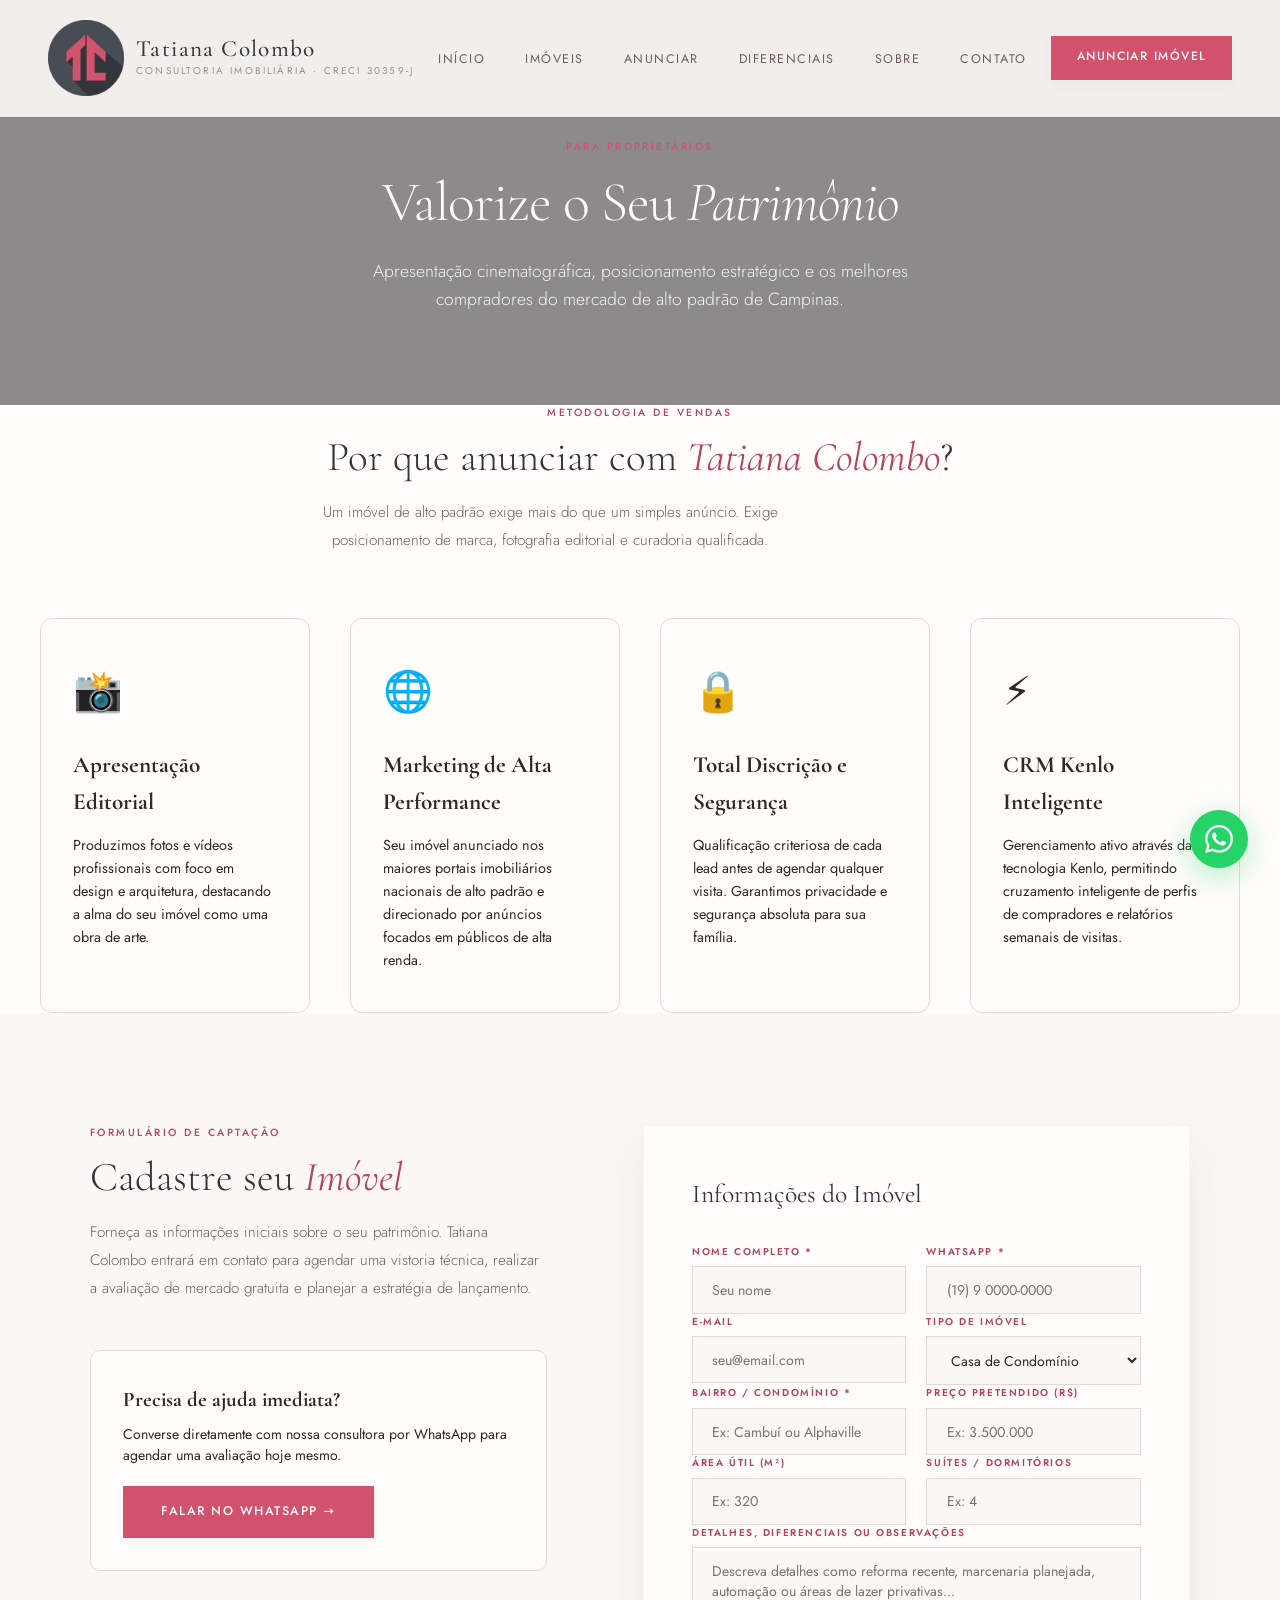
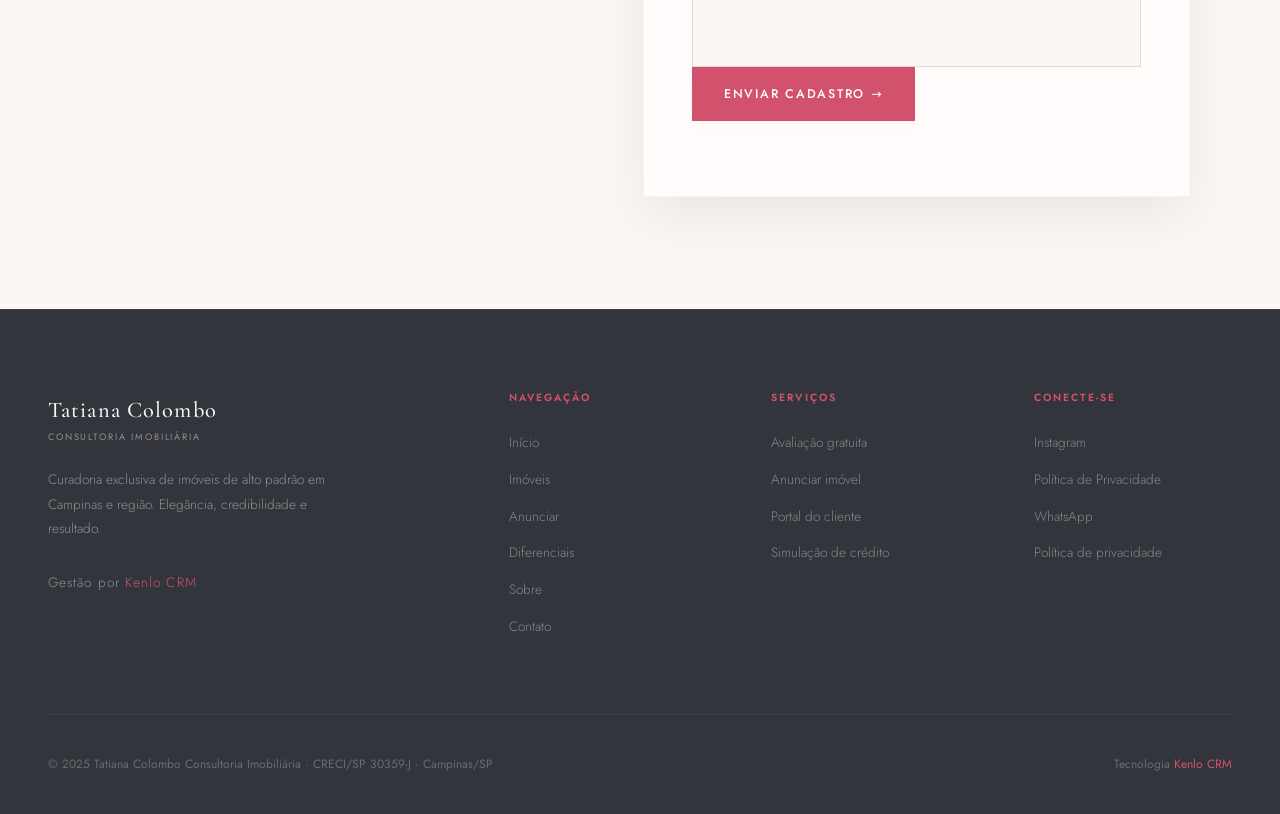
==== commit bccdea4c: "fix: migrar assets pro repo, SEO/og: completo, formulários via WhatsApp, LGPD Mudanças críticas: - a" ====
--- a/anuncie.html
+++ b/anuncie.html
@@ -9,7 +9,25 @@
   <meta name="description" content="Venda ou alugue seu imóvel de alto padrão em Campinas com a maior visibilidade e curadoria especializada do mercado de alto padrão." />
   <meta name="author" content="Tatiana Colombo Consultoria Imobiliária" />
   <meta name="robots" content="index, follow" />
-  <link rel="canonical" href="https://www.tatianacolomboimoveis.com.br/anuncie.html" />
+  <link rel="canonical" href="https://tatianacolomboimoveis.com.br/anuncie" />
+
+  <!-- Open Graph / Facebook -->
+  <meta property="og:type" content="website" />
+  <meta property="og:site_name" content="Tatiana Colombo Consultoria Imobiliária" />
+  <meta property="og:title" content="Anuncie Seu Imóvel de Alto Padrão | Tatiana Colombo" />
+  <meta property="og:description" content="Venda ou alugue seu imóvel de alto padrão em Campinas com a maior visibilidade e curadoria especializada do mercado." />
+  <meta property="og:url" content="https://tatianacolomboimoveis.com.br/anuncie" />
+  <meta property="og:image" content="https://images.unsplash.com/photo-1600596542815-ffad4c1539a9?w=1200&q=80&auto=format&fit=crop" />
+  <meta property="og:image:width" content="1200" />
+  <meta property="og:image:height" content="630" />
+  <meta property="og:image:alt" content="Anuncie seu imóvel de alto padrão em Campinas com a Tatiana Colombo" />
+  <meta property="og:locale" content="pt_BR" />
+
+  <!-- Twitter Card -->
+  <meta name="twitter:card" content="summary_large_image" />
+  <meta name="twitter:title" content="Anuncie Seu Imóvel de Alto Padrão | Tatiana Colombo" />
+  <meta name="twitter:description" content="Venda ou alugue seu imóvel de alto padrão em Campinas com curadoria especializada." />
+  <meta name="twitter:image" content="https://images.unsplash.com/photo-1600596542815-ffad4c1539a9?w=1200&q=80&auto=format&fit=crop" />
 
   <!-- Fonts -->
   <link rel="preconnect" href="https://fonts.googleapis.com" />
@@ -29,7 +47,7 @@
   <nav class="nav scrolled" id="nav" aria-label="Navegação principal">
     <a class="nav-brand" href="index.html" aria-label="Tatiana Colombo – página inicial">
       <img
-        src="https://tatianacolombo.lovable.app/assets/logo-mark-Dzl1CmP3.png"
+        src="/assets/logo-mark.png"
         alt="Logo Tatiana Colombo Consultoria Imobiliária"
         width="76" height="76"
         loading="eager"
@@ -228,6 +246,7 @@
       <h2 class="h4">Conecte-se</h2>
       <ul role="list">
         <li><a href="https://instagram.com/tatianacolomboconsultoria" rel="noopener noreferrer" target="_blank">Instagram</a></li>
+        <li><a href="politica-privacidade.html">Política de Privacidade</a></li>
         <li><a href="https://api.whatsapp.com/send?phone=5519974139848" rel="noopener noreferrer" target="_blank">WhatsApp</a></li>
         <li><a href="index.html#contato">Política de privacidade</a></li>
       </ul>
@@ -247,7 +266,7 @@
       <div class="concierge-profile">
         <div class="concierge-avatar-wrap">
           <img
-            src="https://tatianacolombo.lovable.app/assets/tatiana-portrait-DuNYqgUE.jpeg"
+            src="/assets/tatiana-portrait.jpeg"
             alt="Tatiana Colombo"
             width="44" height="44"
           />
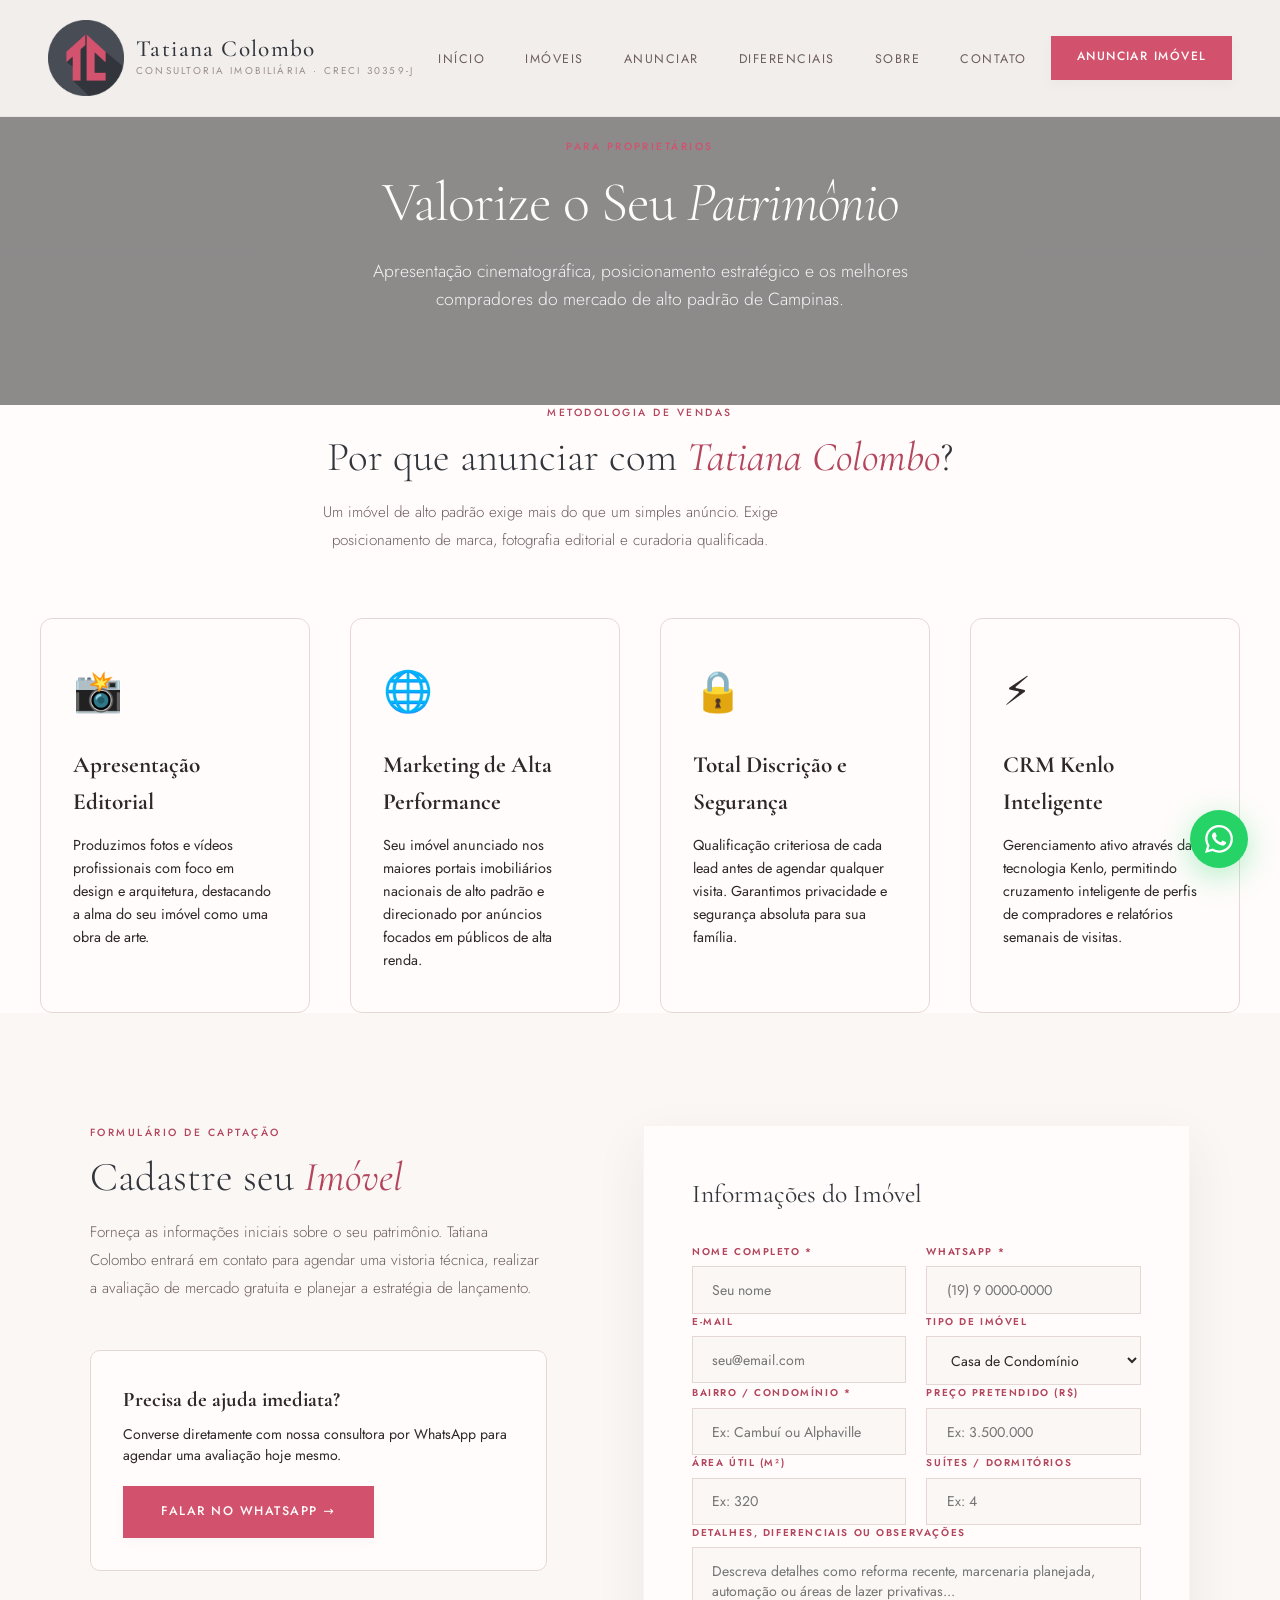
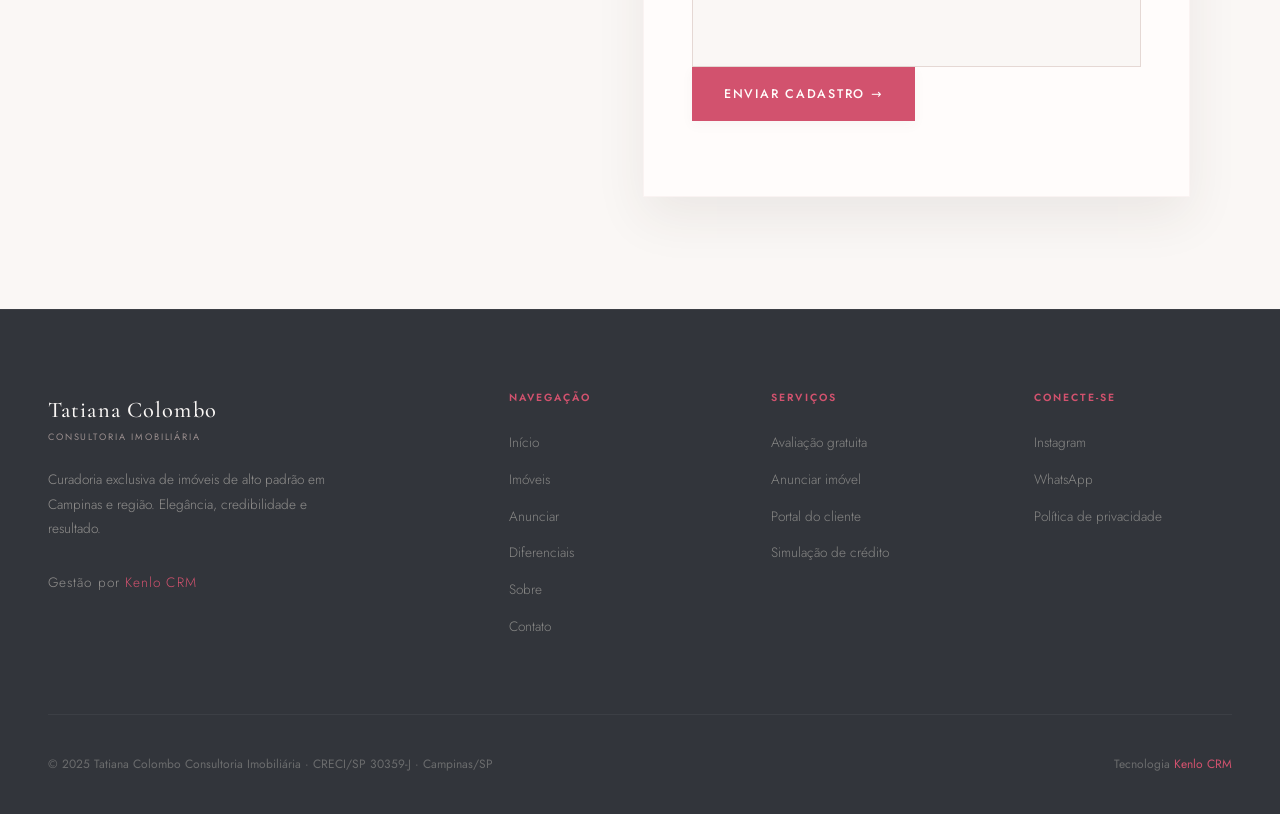
==== commit d5bd6afe: "chore: fix asset paths and ignore log files" ====
--- a/anuncie.html
+++ b/anuncie.html
@@ -9,25 +9,7 @@
   <meta name="description" content="Venda ou alugue seu imóvel de alto padrão em Campinas com a maior visibilidade e curadoria especializada do mercado de alto padrão." />
   <meta name="author" content="Tatiana Colombo Consultoria Imobiliária" />
   <meta name="robots" content="index, follow" />
-  <link rel="canonical" href="https://tatianacolomboimoveis.com.br/anuncie" />
-
-  <!-- Open Graph / Facebook -->
-  <meta property="og:type" content="website" />
-  <meta property="og:site_name" content="Tatiana Colombo Consultoria Imobiliária" />
-  <meta property="og:title" content="Anuncie Seu Imóvel de Alto Padrão | Tatiana Colombo" />
-  <meta property="og:description" content="Venda ou alugue seu imóvel de alto padrão em Campinas com a maior visibilidade e curadoria especializada do mercado." />
-  <meta property="og:url" content="https://tatianacolomboimoveis.com.br/anuncie" />
-  <meta property="og:image" content="https://images.unsplash.com/photo-1600596542815-ffad4c1539a9?w=1200&q=80&auto=format&fit=crop" />
-  <meta property="og:image:width" content="1200" />
-  <meta property="og:image:height" content="630" />
-  <meta property="og:image:alt" content="Anuncie seu imóvel de alto padrão em Campinas com a Tatiana Colombo" />
-  <meta property="og:locale" content="pt_BR" />
-
-  <!-- Twitter Card -->
-  <meta name="twitter:card" content="summary_large_image" />
-  <meta name="twitter:title" content="Anuncie Seu Imóvel de Alto Padrão | Tatiana Colombo" />
-  <meta name="twitter:description" content="Venda ou alugue seu imóvel de alto padrão em Campinas com curadoria especializada." />
-  <meta name="twitter:image" content="https://images.unsplash.com/photo-1600596542815-ffad4c1539a9?w=1200&q=80&auto=format&fit=crop" />
+  <link rel="canonical" href="https://www.tatianacolomboimoveis.com.br/anuncie.html" />
 
   <!-- Fonts -->
   <link rel="preconnect" href="https://fonts.googleapis.com" />
@@ -47,7 +29,7 @@
   <nav class="nav scrolled" id="nav" aria-label="Navegação principal">
     <a class="nav-brand" href="index.html" aria-label="Tatiana Colombo – página inicial">
       <img
-        src="/assets/logo-mark.png"
+        src="/assets/logo-mark-Dzl1CmP3.png"
         alt="Logo Tatiana Colombo Consultoria Imobiliária"
         width="76" height="76"
         loading="eager"
@@ -246,7 +228,6 @@
       <h2 class="h4">Conecte-se</h2>
       <ul role="list">
         <li><a href="https://instagram.com/tatianacolomboconsultoria" rel="noopener noreferrer" target="_blank">Instagram</a></li>
-        <li><a href="politica-privacidade.html">Política de Privacidade</a></li>
         <li><a href="https://api.whatsapp.com/send?phone=5519974139848" rel="noopener noreferrer" target="_blank">WhatsApp</a></li>
         <li><a href="index.html#contato">Política de privacidade</a></li>
       </ul>
@@ -266,7 +247,7 @@
       <div class="concierge-profile">
         <div class="concierge-avatar-wrap">
           <img
-            src="/assets/tatiana-portrait.jpeg"
+            src="/assets/tatiana-portrait-DuNYqgUE.jpeg"
             alt="Tatiana Colombo"
             width="44" height="44"
           />
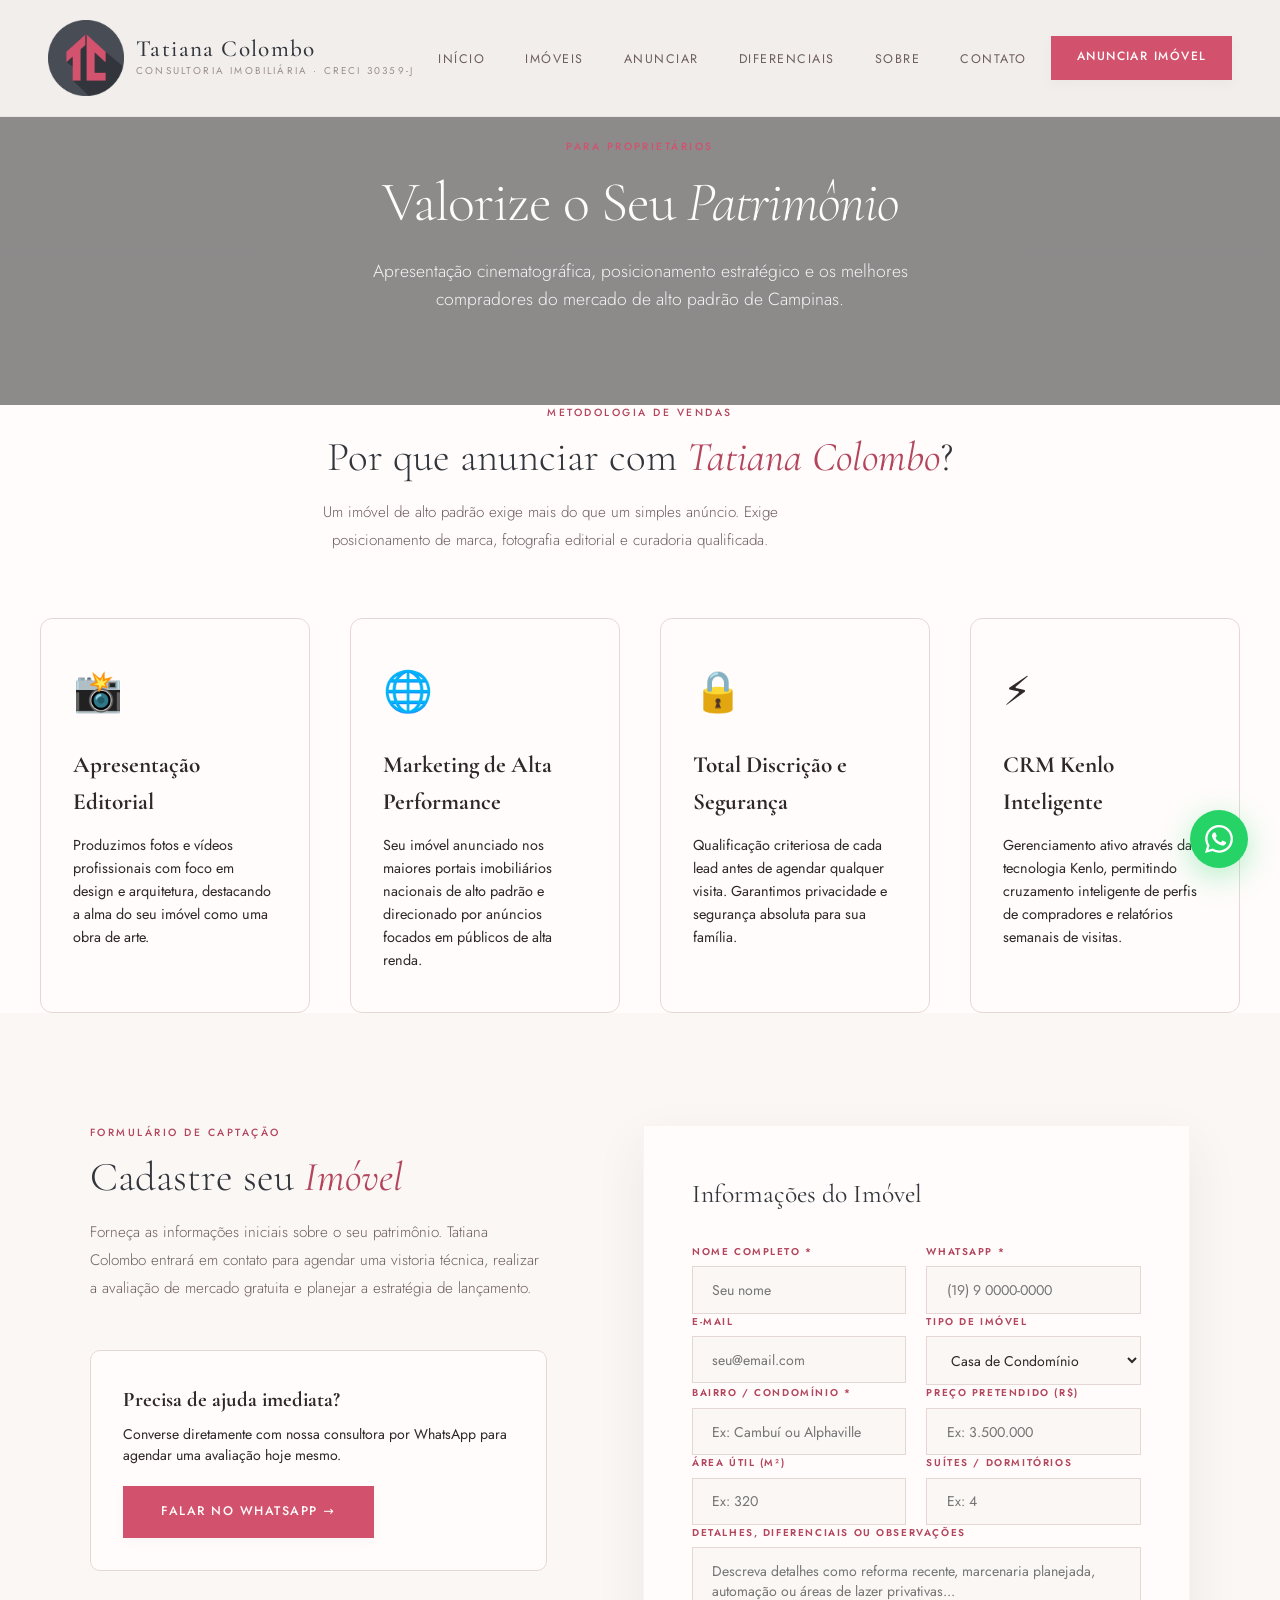
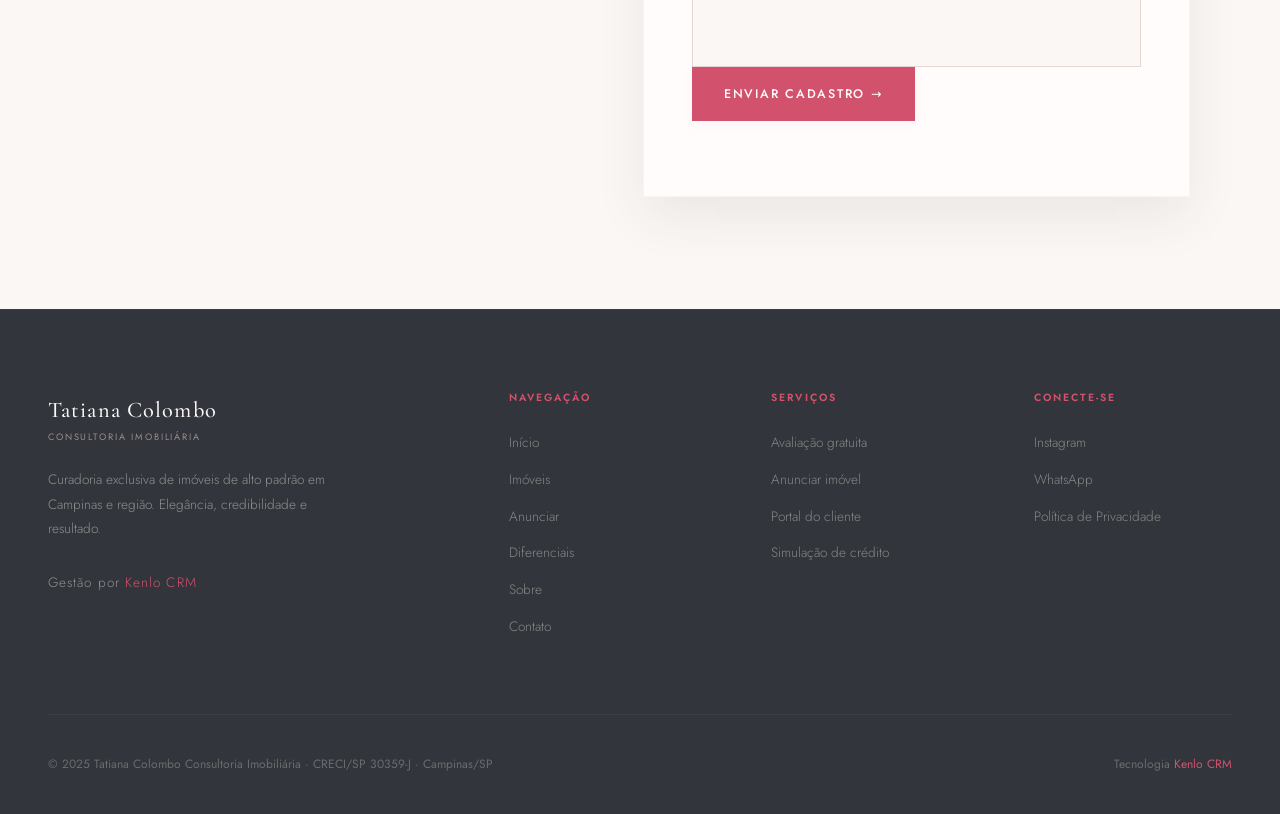
==== commit c187f0bb: "feat: merge SEO, metadata and privacy policy from worktree gallant-goldstine" ====
--- a/anuncie.html
+++ b/anuncie.html
@@ -9,7 +9,25 @@
   <meta name="description" content="Venda ou alugue seu imóvel de alto padrão em Campinas com a maior visibilidade e curadoria especializada do mercado de alto padrão." />
   <meta name="author" content="Tatiana Colombo Consultoria Imobiliária" />
   <meta name="robots" content="index, follow" />
-  <link rel="canonical" href="https://www.tatianacolomboimoveis.com.br/anuncie.html" />
+  <link rel="canonical" href="https://tatianacolomboimoveis.com.br/anuncie" />
+
+  <!-- Open Graph / Facebook -->
+  <meta property="og:type" content="website" />
+  <meta property="og:site_name" content="Tatiana Colombo Consultoria Imobiliária" />
+  <meta property="og:title" content="Anuncie Seu Imóvel de Alto Padrão | Tatiana Colombo" />
+  <meta property="og:description" content="Venda ou alugue seu imóvel de alto padrão em Campinas com a maior visibilidade e curadoria especializada do mercado." />
+  <meta property="og:url" content="https://tatianacolomboimoveis.com.br/anuncie" />
+  <meta property="og:image" content="https://images.unsplash.com/photo-1600596542815-ffad4c1539a9?w=1200&q=80&auto=format&fit=crop" />
+  <meta property="og:image:width" content="1200" />
+  <meta property="og:image:height" content="630" />
+  <meta property="og:image:alt" content="Anuncie seu imóvel de alto padrão em Campinas com a Tatiana Colombo" />
+  <meta property="og:locale" content="pt_BR" />
+
+  <!-- Twitter Card -->
+  <meta name="twitter:card" content="summary_large_image" />
+  <meta name="twitter:title" content="Anuncie Seu Imóvel de Alto Padrão | Tatiana Colombo" />
+  <meta name="twitter:description" content="Venda ou alugue seu imóvel de alto padrão em Campinas com curadoria especializada." />
+  <meta name="twitter:image" content="https://images.unsplash.com/photo-1600596542815-ffad4c1539a9?w=1200&q=80&auto=format&fit=crop" />
 
   <!-- Fonts -->
   <link rel="preconnect" href="https://fonts.googleapis.com" />
@@ -229,7 +247,7 @@
       <ul role="list">
         <li><a href="https://instagram.com/tatianacolomboconsultoria" rel="noopener noreferrer" target="_blank">Instagram</a></li>
         <li><a href="https://api.whatsapp.com/send?phone=5519974139848" rel="noopener noreferrer" target="_blank">WhatsApp</a></li>
-        <li><a href="index.html#contato">Política de privacidade</a></li>
+        <li><a href="politica-privacidade.html">Política de Privacidade</a></li>
       </ul>
     </div>
   </div>
